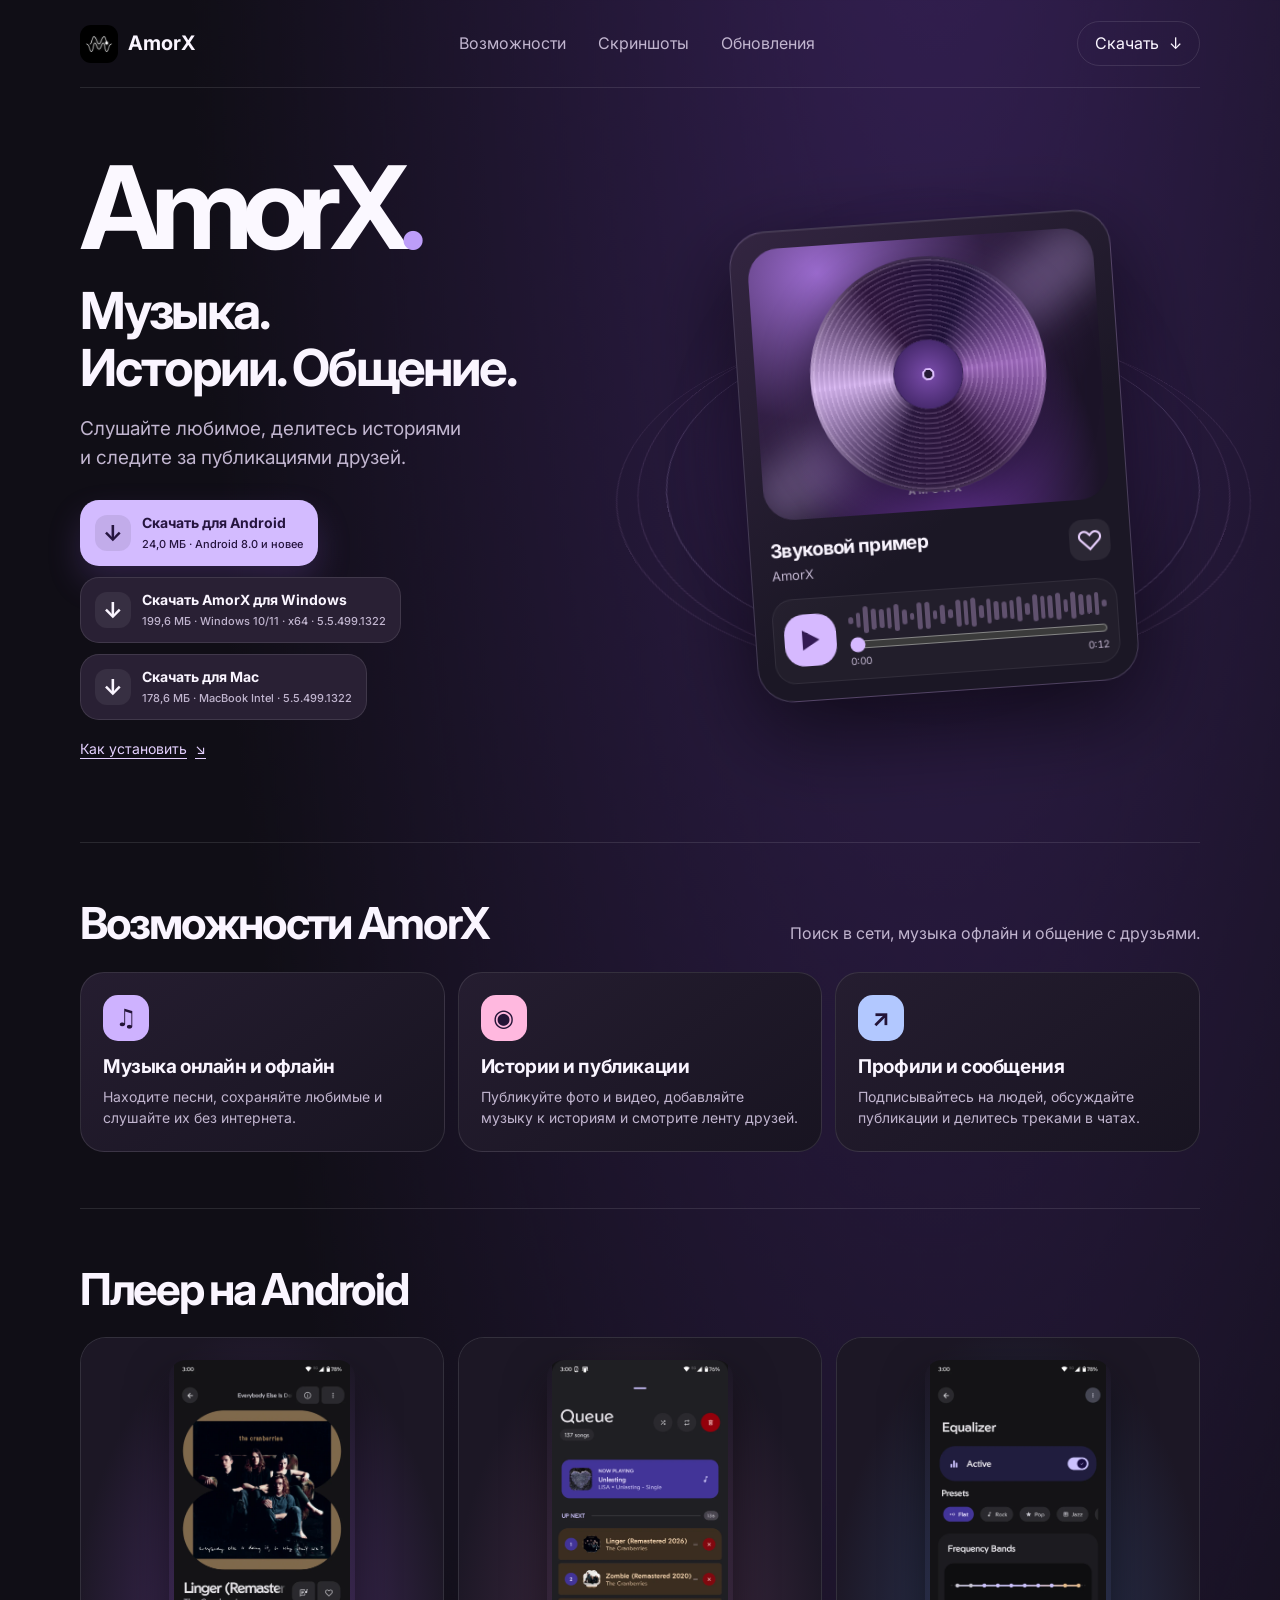
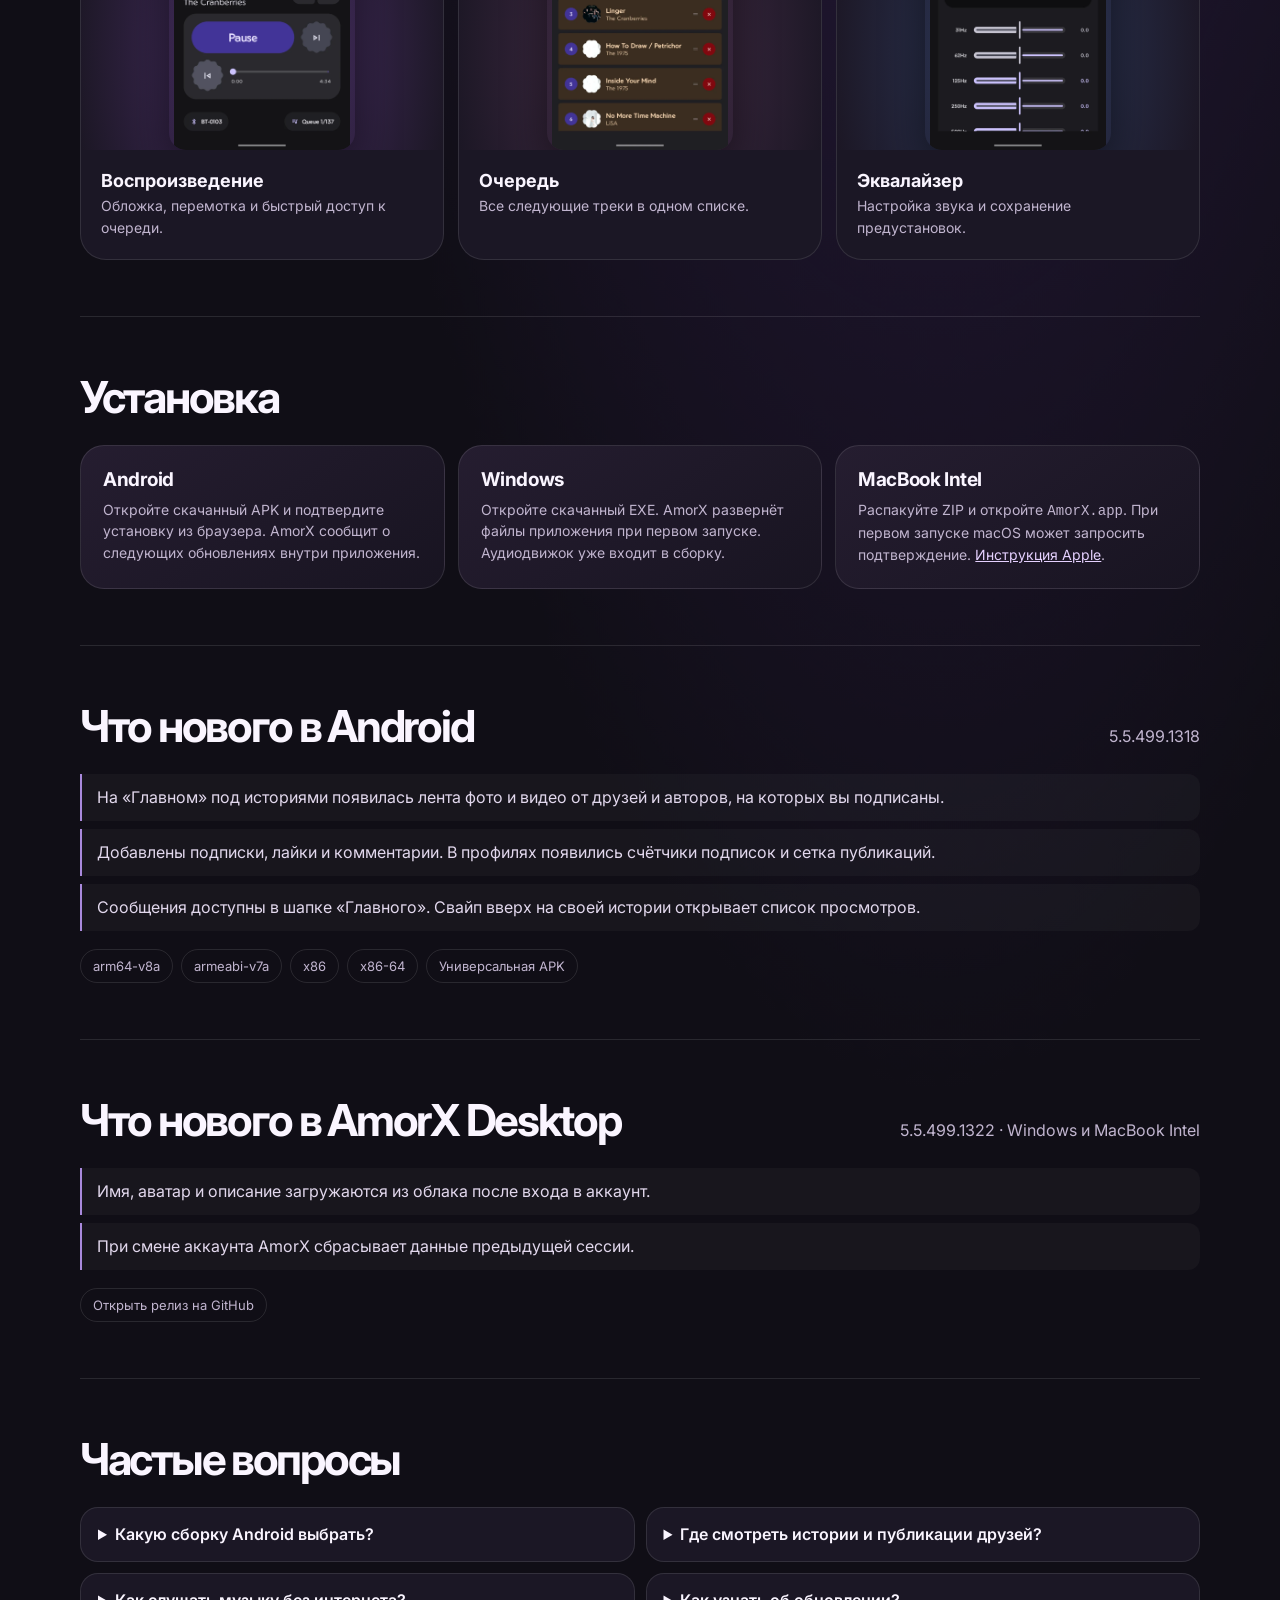
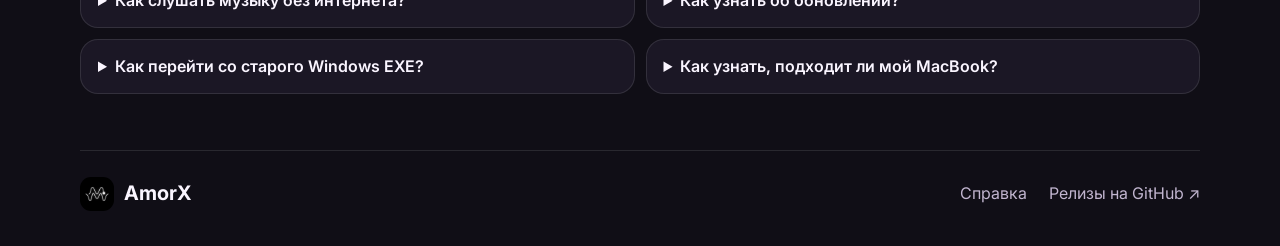
==== index.html @ e454e1c9 "Publish AmorX Desktop 5.5.499.1322 downloads" ====
<!doctype html>
<html lang="ru">
<head>
  <meta charset="utf-8">
  <meta name="viewport" content="width=device-width, initial-scale=1">
  <meta name="color-scheme" content="dark">
  <meta name="theme-color" content="#100e16">
  <meta name="description" content="AmorX — плеер с музыкой, историями, лентой и сообщениями. Скачать для Android, Windows и MacBook Intel.">
  <title>AmorX — музыка, истории и сообщения</title>
  <link rel="icon" href="assets/amorx.png">
  <link rel="preconnect" href="https://fonts.googleapis.com">
  <link rel="preconnect" href="https://fonts.gstatic.com" crossorigin>
  <link href="https://fonts.googleapis.com/css2?family=Inter:wght@400;500;600;700&display=swap" rel="stylesheet">
  <link rel="stylesheet" href="style.css">
  <script src="site.js" defer></script>
</head>
<body>
  <a class="skip" href="#download">К скачиванию</a>
  <header class="shell header">
    <a class="brand" href="./" aria-label="AmorX — главная"><img src="assets/amorx.png" alt="" width="38" height="38">AmorX</a>
    <nav aria-label="Навигация">
      <a href="#features">Возможности</a>
      <a href="#screenshots">Скриншоты</a>
      <a href="#updates">Обновления</a>
    </nav>
    <a class="top-download" href="#download">Скачать <span aria-hidden="true">↓</span></a>
  </header>

  <main>
    <section class="shell hero" aria-labelledby="hero-title">
      <div class="intro">
        <h1 id="hero-title">AmorX<span>.</span></h1>
        <p class="headline">Музыка.<br>Истории. Общение.</p>
        <p class="lead">Слушайте любимое, делитесь историями и следите за публикациями друзей.</p>
        <div id="download" class="downloads" aria-label="Скачать AmorX">
          <div class="platform">
            <a class="download primary" id="dl" href="https://github.com/MRX2827/amorxsyte/releases/latest">
              <span class="download-icon" aria-hidden="true">↓</span>
              <span>Скачать для Android<small id="sub">Android 8.0 и новее</small></span>
            </a>
          </div>
          <div class="platform">
            <a class="download secondary" id="dlWin" href="https://github.com/MRX2827/amorxsyte/releases/download/desktop-5.5.499.1322/AmorX-Desktop-5.5.499.1322-Windows-x64.exe">
              <span class="download-icon" aria-hidden="true">↓</span>
              <span>Скачать AmorX для Windows<small id="subWin">Windows 10/11 · x64 · 5.5.499.1322</small></span>
            </a>
          </div>
          <div class="platform">
            <a class="download secondary" id="dlMac" href="https://github.com/MRX2827/amorxsyte/releases/download/desktop-5.5.499.1322/AmorX-Desktop-5.5.499.1322-macOS-Intel.zip">
              <span class="download-icon" aria-hidden="true">↓</span>
              <span>Скачать для Mac<small id="subMac">MacBook Intel · 5.5.499.1322</small></span>
            </a>
          </div>
        </div>
        <a class="text-link" href="#install">Как установить <span aria-hidden="true">↘</span></a>
      </div>

      <div class="stage" id="stage">
        <div class="orbit orbit-a" aria-hidden="true"></div>
        <div class="orbit orbit-b" aria-hidden="true"></div>
        <div class="orbit orbit-c" aria-hidden="true"></div>
        <div class="demo" id="demo">
          <div class="art" aria-hidden="true">
            <div class="art-glow"></div>
            <div class="disc"><i></i></div>
            <span>AMORX</span>
          </div>
          <div class="track">
            <div><h2>Звуковой пример</h2><p>AmorX</p></div>
            <button class="heart" id="heart" type="button" aria-label="Добавить пример в избранное" aria-pressed="false">♡</button>
          </div>
          <div class="transport">
            <button class="play" type="button" id="play" aria-label="Воспроизвести пример"><span aria-hidden="true">▶</span></button>
            <div class="timeline">
              <div class="wave" id="wave" aria-hidden="true"></div>
              <input id="seek" type="range" min="0" max="12" step=".05" value="0" aria-label="Позиция воспроизведения">
              <div class="times"><span id="elapsed">0:00</span><span id="duration">0:12</span></div>
            </div>
          </div>
          <audio id="preview" preload="none" src="assets/preview.m4a"></audio>
          <p id="player-error" class="player-error" hidden>Звуковой пример не загрузился.</p>
        </div>
      </div>
    </section>

    <section class="shell section" id="features" aria-labelledby="features-title">
      <div class="section-heading"><h2 id="features-title">Возможности AmorX</h2><p>Поиск в сети, музыка офлайн и общение с друзьями.</p></div>
      <div class="features">
        <article class="feature reveal"><span class="feature-icon purple" aria-hidden="true">♫</span><h3>Музыка онлайн и офлайн</h3><p>Находите песни, сохраняйте любимые и слушайте их без интернета.</p></article>
        <article class="feature reveal"><span class="feature-icon pink" aria-hidden="true">◉</span><h3>Истории и публикации</h3><p>Публикуйте фото и видео, добавляйте музыку к историям и смотрите ленту друзей.</p></article>
        <article class="feature reveal"><span class="feature-icon blue" aria-hidden="true">↗</span><h3>Профили и сообщения</h3><p>Подписывайтесь на людей, обсуждайте публикации и делитесь треками в чатах.</p></article>
      </div>
    </section>

    <section class="shell section" id="screenshots" aria-labelledby="screenshots-title">
      <div class="section-heading"><h2 id="screenshots-title">Плеер на Android</h2></div>
      <div class="screenshots">
        <article class="screenshot reveal">
          <a href="assets/android-player.webp" class="screenshot-link" aria-label="Увеличить экран воспроизведения">
            <img src="assets/android-player.webp" alt="Обложка альбома, кнопка паузы и полоса воспроизведения AmorX" width="768" height="1707" loading="lazy" decoding="async">
          </a>
          <div class="screenshot-caption"><h3>Воспроизведение</h3><p>Обложка, перемотка и быстрый доступ к очереди.</p></div>
        </article>
        <article class="screenshot reveal">
          <a href="assets/android-queue.webp" class="screenshot-link" aria-label="Увеличить экран очереди">
            <img src="assets/android-queue.webp" alt="Открытая очередь песен с обложками и названием текущего трека" width="768" height="1707" loading="lazy" decoding="async">
          </a>
          <div class="screenshot-caption"><h3>Очередь</h3><p>Все следующие треки в одном списке.</p></div>
        </article>
        <article class="screenshot reveal">
          <a href="assets/android-equalizer.webp" class="screenshot-link" aria-label="Увеличить экран эквалайзера">
            <img src="assets/android-equalizer.webp" alt="Панель эквалайзера AmorX с настройками частот" width="768" height="1707" loading="lazy" decoding="async">
          </a>
          <div class="screenshot-caption"><h3>Эквалайзер</h3><p>Настройка звука и сохранение предустановок.</p></div>
        </article>
      </div>
    </section>

    <section class="shell section install" id="install" aria-labelledby="install-title">
      <div class="section-heading"><h2 id="install-title">Установка</h2></div>
      <div class="install-grid">
        <article class="install-card">
          <h3>Android</h3>
          <p>Откройте скачанный APK и подтвердите установку из браузера. AmorX сообщит о следующих обновлениях внутри приложения.</p>
        </article>
        <article class="install-card">
          <h3>Windows</h3>
          <p>Откройте скачанный EXE. AmorX развернёт файлы приложения при первом запуске. Аудиодвижок уже входит в сборку.</p>
        </article>
        <article class="install-card">
          <h3>MacBook Intel</h3>
          <p>Распакуйте ZIP и откройте <code>AmorX.app</code>. При первом запуске macOS может запросить подтверждение. <a href="https://support.apple.com/ru-ru/102445">Инструкция Apple</a>.</p>
        </article>
      </div>
    </section>

    <section class="shell section updates" id="updates" aria-labelledby="updates-title">
      <div class="section-heading"><h2 id="updates-title">Что нового в Android</h2><p id="ver">Загружаем версию…</p></div>
      <ul class="notes" id="notes"><li>Загружаем изменения…</li></ul>
      <div class="more-builds" id="builds" aria-label="Другие сборки Android"></div>
    </section>
    <section class="shell section updates" id="desktop-updates" aria-labelledby="desktop-updates-title">
      <div class="section-heading"><h2 id="desktop-updates-title">Что нового в AmorX Desktop</h2><p>5.5.499.1322 · Windows и MacBook Intel</p></div>
      <ul class="notes">
        <li>Имя, аватар и описание загружаются из облака после входа в аккаунт.</li>
        <li>При смене аккаунта AmorX сбрасывает данные предыдущей сессии.</li>
      </ul>
      <div class="more-builds"><a class="chip" href="https://github.com/MRX2827/amorxsyte/releases/tag/desktop-5.5.499.1322">Открыть релиз на GitHub</a></div>
    </section>
    <section class="shell section" id="help" aria-labelledby="help-title">
      <div class="section-heading"><h2 id="help-title">Частые вопросы</h2></div>
      <div class="questions">
        <details>
          <summary>Какую сборку Android выбрать?</summary>
          <p>Основная кнопка скачивает APK для arm64, который подходит большинству современных телефонов. Для других устройств выберите универсальную сборку в разделе обновлений.</p>
        </details>
        <details>
          <summary>Где смотреть истории и публикации друзей?</summary>
          <p>Откройте «Главное». Истории идут сверху, под ними находятся фото и видео друзей и людей, на которых вы подписаны. Сообщения открываются кнопкой в шапке «Главного».</p>
        </details>
        <details>
          <summary>Как слушать музыку без интернета?</summary>
          <p>Заранее скачайте треки в AmorX. Их можно открыть в разделе скачанной музыки после отключения интернета.</p>
        </details>
        <details>
          <summary>Как узнать об обновлении?</summary>
          <p>На Android, Windows и MacBook Intel AmorX проверяет обновления при запуске и предлагает скачать новую версию.</p>
        </details>
        <details>
          <summary>Как перейти со старого Windows EXE?</summary>
          <p>Если у вас 5.5.499.1318, скачайте новый EXE с этой страницы и войдите в свой аккаунт. Настройки и файлы, скачанные в старой версии, остаются в её профиле.</p>
        </details>
        <details>
          <summary>Как узнать, подходит ли мой MacBook?</summary>
          <p>Откройте меню Apple → «Об этом Mac». Эта сборка рассчитана на модели, у которых в строке «Процессор» указан Intel.</p>
        </details>
      </div>
    </section>
    <dialog class="lightbox" id="lightbox" aria-label="Просмотр скриншота">
      <div class="lightbox-controls"><button type="button" id="close-lightbox" aria-label="Закрыть скриншот">×</button></div>
      <img alt="">
    </dialog>
  </main>

  <footer class="shell footer">
    <a class="brand" href="./"><img src="assets/amorx.png" alt="" width="34" height="34">AmorX</a>
    <div class="footer-links">
      <a href="#help">Справка</a>
      <a href="https://github.com/MRX2827/amorxsyte/releases">Релизы на GitHub <span aria-hidden="true">↗</span></a>
    </div>
  </footer>
</body>
</html>
---- style.css ----
:root {
  color-scheme: dark;
  --bg: #100e16;
  --panel: #1b1725;
  --text: #faf5ff;
  --muted: #c1b5cf;
  --accent: #d1b9ff;
  --border: #ffffff1b;
  --spring: cubic-bezier(.18, 1.27, .38, 1);
  --smooth: cubic-bezier(.22, .79, .18, 1);
}
* { box-sizing: border-box; }
html { scroll-behavior: smooth; }
body {
  margin: 0;
  background: radial-gradient(ellipse at 73% -12%, #352055 0%, transparent 47rem), var(--bg);
  color: var(--text);
  font: 16px/1.55 Inter, system-ui, sans-serif;
}
body, h1, h2, h3, p { margin: 0; }
a { color: inherit; }
button, input { font: inherit; }
button, a { -webkit-tap-highlight-color: transparent; }
:focus-visible { outline: 3px solid #eadcff; outline-offset: 4px; }
.shell { width: min(1120px, calc(100% - 48px)); margin-inline: auto; }
.skip { position: fixed; z-index: 10; top: 8px; left: 8px; transform: translateY(-150%); background: var(--bg); padding: 10px; }
.skip:focus { transform: none; }
.header { min-height: 88px; display: flex; align-items: center; justify-content: space-between; gap: 22px; border-bottom: 1px solid var(--border); }
.brand { display: inline-flex; align-items: center; gap: 10px; font-weight: 700; font-size: 20px; text-decoration: none; }
.brand img { border-radius: 11px; display: block; }
.header nav { display: flex; gap: 32px; }
.header nav a, .footer > a:last-child { color: var(--muted); text-decoration: none; transition: color .2s; }
.header nav a:hover, .footer a:hover { color: white; }
.top-download { display: inline-flex; gap: 10px; border: 1px solid var(--border); border-radius: 999px; padding: 9px 17px; text-decoration: none; transition: transform .35s var(--spring), background .2s; }
.top-download:hover { transform: translateY(-2px); background: #ffffff16; }
.hero { min-height: 655px; display: grid; grid-template-columns: 1fr 1fr; align-items: center; gap: 54px; padding-block: 64px 82px; }
.intro { animation: come-in .8s var(--smooth) both; }
@keyframes come-in { from { opacity: 0; transform: translateY(20px); } to { opacity: 1; transform: none; } }
h1 { color: #fbf8ff; font-size: clamp(66px, 9vw, 131px); letter-spacing: -.095em; line-height: .96; font-weight: 700; }
h1 span { color: #bd9df9; }
.headline { font-weight: 700; line-height: 1.12; letter-spacing: -.043em; font-size: clamp(25px, 4.1vw, 51px); margin-top: 19px; }
.lead { color: var(--muted); max-width: 33ch; margin-top: 18px; font-size: clamp(16px, 1.8vw, 19px); }
.downloads { display: flex; flex-wrap: wrap; gap: 11px; margin-top: 27px; scroll-margin-top: 24px; }
.platform { max-width: 100%; }
.download { min-height: 66px; display: flex; align-items: center; gap: 11px; border: 1px solid transparent; border-radius: 19px; text-decoration: none; padding: 11px 14px; font-size: 14px; font-weight: 700; transition: transform .42s var(--spring), box-shadow .26s, background .26s; }
.download:hover { transform: translateY(-4px) scale(1.025); }
.download:active { transform: scale(.96); }
.download-icon { width: 36px; height: 36px; display: grid; place-items: center; flex: none; border-radius: 12px; font-size: 22px; background: #00000015; }
.download small { display: block; margin-top: 2px; font-size: 11px; font-weight: 500; white-space: normal; }
.primary { color: #26153f; background: #d3bbff; box-shadow: 0 16px 33px #9a64e535; }
.primary:hover { background: #e3ceff; box-shadow: 0 18px 45px #ad7ffe5b; }
.secondary { color: var(--text); background: #292034; border-color: var(--border); }
.secondary .download-icon { background: #ffffff11; }
.secondary small { color: var(--muted); }
.text-link { display: inline-flex; gap: 8px; margin-top: 18px; color: #e5d1ff; font-size: 14px; text-underline-offset: 4px; }
.stage { position: relative; display: grid; place-items: center; min-height: 534px; perspective: 1000px; isolation: isolate; }
.stage::before { content: ""; position: absolute; width: 92%; aspect-ratio: 1; border-radius: 50%; background: radial-gradient(circle, #7b48cf52, #5c2a9830 42%, transparent 71%); filter: blur(20px); z-index: -2; }
.orbit { position: absolute; z-index: -1; border: 1px solid #d7bdff36; border-radius: 50%; width: 98%; aspect-ratio: 1; transform: rotateX(54deg) rotateZ(-19deg); pointer-events: none; }
.orbit-b { width: 108%; transform: rotateX(55deg) rotateZ(26deg); border-color: #dbaaed24; }
.orbit-c { width: 115%; transform: rotateX(58deg) rotateZ(-31deg); border-color: #dbaaed1f; }
.demo { width: min(100%, 382px); padding: 17px; border: 1px solid #d8beff37; border-radius: 36px; background: linear-gradient(145deg, #332541, #1b1725 60%); box-shadow: 0 30px 90px #0009, inset 0 1px #ffffff14; transform: rotate(-4deg); transition: transform .65s var(--spring), box-shadow .6s; animation: player-in .9s var(--spring) both; }
@keyframes player-in { from { opacity: 0; scale: .86; translate: 0 40px; } to { opacity: 1; scale: 1; translate: 0 0; } }
.demo:hover, .demo:focus-within, .demo.playing { transform: rotate(0deg) translateY(-4px); box-shadow: 0 38px 100px #0009, 0 0 70px #ad78ed2b; }
.art { position: relative; min-height: 272px; isolation: isolate; overflow: hidden; border-radius: 31px; background: radial-gradient(ellipse at 54% 90%, #6f37a3, transparent 57%), radial-gradient(ellipse at 20% 10%, #9b6bce, #332046 43%, #1c1428 75%); display: grid; place-items: center; transition: border-radius .7s var(--spring); }
.playing .art { border-radius: 34% 34% 27% 27% / 24% 24% 24% 24%; }
.art-glow { position: absolute; z-index: -1; width: 125%; height: 23%; transform: rotate(-36deg); background: #dab7ff4c; filter: blur(18px); animation: sweep 7s ease-in-out infinite alternate; }
@keyframes sweep { from { translate: -18% -24px; } to { translate: 21% 29px; } }
.disc { position: absolute; width: 68%; aspect-ratio: 1; display: grid; place-items: center; border-radius: 50%; background: repeating-radial-gradient(circle, #1d142b10 0 3px, #f5dbff28 4px 5px), conic-gradient(from 26deg, #1e1038, #9e69bd, #2e153e, #2a173e, #d6b5f0, #2e153d, #1e1038); box-shadow: 0 16px 46px #1d102bbd, inset 0 0 12px #fffff742; animation: spin 16s linear infinite; animation-play-state: paused; }
.playing .disc { animation-play-state: running; }
@keyframes spin { to { rotate: 360deg; } }
.disc i { width: 30%; aspect-ratio: 1; border-radius: 50%; background: radial-gradient(circle, #251a34 0 8%, #dfc1ff 9% 12%, #7146a0 13%, #492b70 68%, #291842 71%); }
.art > span { align-self: end; margin-bottom: 13px; color: #f8edff; letter-spacing: .38em; font-size: 10px; font-weight: 700; }
.track { display: flex; justify-content: space-between; align-items: center; padding: 16px 3px 13px; gap: 12px; }
.track h2 { font-size: 19px; letter-spacing: -.035em; }
.track p { color: var(--muted); font-size: 13px; }
.heart, .play { display: grid; place-items: center; flex: none; border: 0; cursor: pointer; transition: transform .4s var(--spring), background .25s, color .25s, border-radius .5s var(--spring); }
.heart { width: 41px; height: 41px; color: #e7cffc; border-radius: 13px; font-size: 27px; background: #ffffff12; }
.heart[aria-pressed="true"] { color: #ffb6db; background: #762a594b; }
.heart:hover, .play:hover { transform: scale(1.09); }
.heart:active, .play:active { transform: scale(.83); }
.heart.pop { animation: pop .42s var(--spring); }
@keyframes pop { 40% { scale: 1.32; } }
.transport { display: flex; align-items: center; gap: 13px; padding: 10px; border: 1px solid #ffffff12; border-radius: 21px; background: #ffffff08; }
.play { width: 52px; height: 52px; color: #331a53; background: #d6b9ff; border-radius: 20px; font-size: 22px; }
.playing .play { border-radius: 46%; background: #edd4ff; }
.timeline { min-width: 0; flex: 1; display: grid; gap: 2px; }
.wave { display: flex; align-items: center; gap: 3px; height: 30px; overflow: hidden; }
.wave i { flex: 1; min-width: 2px; height: var(--h); border-radius: 5px; background: #60516e; transform-origin: center; transition: background .2s; }
.wave i.active { background: #d6b8ff; }
.playing .wave i { animation: wave var(--speed) ease-in-out infinite alternate; animation-delay: var(--delay); }
@keyframes wave { from { transform: scaleY(.47); } to { transform: scaleY(1.16); } }
.timeline input { width: 100%; height: 14px; margin: 0; accent-color: #d6b9ff; cursor: pointer; }
.times { display: flex; justify-content: space-between; font-size: 10px; font-variant-numeric: tabular-nums; color: var(--muted); }
.player-error { margin: 8px 3px 0; color: #ffc8d7; font-size: 12px; }
.section { padding-block: 56px; border-top: 1px solid var(--border); scroll-margin-top: 20px; }
.section-heading { display: flex; flex-wrap: wrap; align-items: baseline; justify-content: space-between; gap: 9px 24px; margin-bottom: 24px; }
.section-heading h2 { font-size: clamp(27px, 4.1vw, 44px); letter-spacing: -.052em; line-height: 1.1; }
.section-heading p { color: var(--muted); }
.features, .install-grid { display: grid; grid-template-columns: repeat(3, minmax(0, 1fr)); gap: 13px; }
.feature, .install-card { border: 1px solid var(--border); border-radius: 24px; padding: 22px; background: linear-gradient(145deg, #251d30, #181421); transition: transform .45s var(--spring), border-color .25s; }
.motion .reveal:not(.shown) { opacity: 0; translate: 0 24px; }
.motion .reveal { transition: translate .68s var(--spring), opacity .52s, transform .45s var(--spring), border-color .25s; transition-delay: var(--delay, 0s); }
.feature:hover { transform: translateY(-6px); border-color: #d1b9ff52; }
.feature-icon { display: grid; place-items: center; width: 46px; height: 46px; border-radius: 15px; color: #231437; font-size: 24px; font-weight: 700; margin-bottom: 14px; }
.purple { background: #ceb2ff; } .pink { background: #ffb8df; } .blue { background: #b2c8ff; }
.feature h3, .install-card h3 { line-height: 1.25; font-size: 19px; letter-spacing: -.022em; margin-bottom: 7px; }
.feature p, .install-card p { margin: 0; font-size: 14px; color: var(--muted); }
.install-card a { color: #e5d1ff; }
.notes { padding: 0; margin: 0; display: grid; gap: 8px; list-style: none; }
.notes li { padding: 11px 15px; border-left: 2px solid #a989dc; border-radius: 0 12px 12px 0; background: #ffffff08; color: #e2d8ed; }
.more-builds { display: flex; flex-wrap: wrap; gap: 8px; margin-top: 18px; }
.chip { text-decoration: none; border: 1px solid var(--border); border-radius: 999px; padding: 6px 12px; color: var(--muted); font-size: 13px; transition: transform .3s var(--spring), background .2s; }
.chip:hover { transform: translateY(-3px); background: #ffffff12; }
.footer { display: flex; flex-wrap: wrap; gap: 12px 24px; justify-content: space-between; align-items: center; padding-block: 26px 36px; border-top: 1px solid var(--border); }
.screenshots { display: grid; grid-template-columns: repeat(3, minmax(0, 1fr)); gap: 14px; }
.screenshot { display: flex; flex-direction: column; overflow: hidden; border: 1px solid var(--border); border-radius: 26px; background: var(--panel); }
.screenshot-link { display: grid; place-items: end center; min-height: 390px; padding: 22px 16px 0; overflow: hidden; background: radial-gradient(ellipse at 50% 75%, #4f326e, #1c1725 74%); }
.screenshot:nth-child(2) .screenshot-link { background: radial-gradient(ellipse at 50% 75%, #4c314d, #1c1725 74%); }
.screenshot:nth-child(3) .screenshot-link { background: radial-gradient(ellipse at 50% 75%, #303e62, #1c1725 74%); }
.screenshot-link img { display: block; width: min(100%, 186px); height: auto; max-height: 390px; object-fit: contain; border-radius: 17px; box-shadow: 0 18px 40px #0008; transform-origin: 50% 90%; transition: transform .45s var(--spring); }
.screenshot-link:hover img, .screenshot-link:focus-visible img { transform: translateY(-5px) scale(1.04); }
.screenshot-caption { padding: 17px 20px 20px; }
.screenshot-caption h3 { font-size: 18px; }
.screenshot-caption p { color: var(--muted); font-size: 14px; }
.questions { display: grid; grid-template-columns: repeat(2, minmax(0, 1fr)); align-items: start; gap: 11px; }
.questions details { border: 1px solid var(--border); border-radius: 18px; background: var(--panel); }
.questions summary { cursor: pointer; padding: 14px 17px; font-weight: 600; }
.questions details p { padding: 0 17px 15px; color: var(--muted); font-size: 14px; }
.footer-links { display: flex; flex-wrap: wrap; gap: 12px 22px; }
.footer-links a { color: var(--muted); text-decoration: none; }
.lightbox { width: fit-content; max-width: calc(100vw - 24px); max-height: 94dvh; border: 1px solid var(--border); border-radius: 24px; padding: 12px; background: var(--panel); color: var(--text); }
.lightbox[open] { animation: come-in .3s var(--spring); }
.lightbox::backdrop { background: #100e16d9; }
.lightbox img { display: block; max-width: 100%; max-height: 80dvh; object-fit: contain; border-radius: 13px; }
.lightbox-controls { display: flex; justify-content: flex-end; margin-bottom: 6px; }
.lightbox button { border: 0; background: #ffffff16; color: var(--text); border-radius: 10px; width: 36px; height: 36px; cursor: pointer; font-size: 24px; line-height: 1; }
@media (max-width: 850px) {
  .hero { gap: 24px; }
  .stage { min-height: 480px; }
  .orbit-b, .orbit-c { width: 100%; }
}
@media (max-width: 650px) {
  .shell { width: calc(100% - 32px); }
  .header { min-height: 64px; }
  .header nav { display: none; }
  .hero { grid-template-columns: 1fr; padding-block: 47px 39px; gap: 12px; min-height: 0; }
  .hero h1 { font-size: clamp(64px, 17vw, 90px); }
  .stage { min-height: 0; padding: 28px 4px 13px; }
  .demo { transform: none; }
  .art { min-height: clamp(180px, 57vw, 268px); }
  .features, .install-grid, .questions { grid-template-columns: 1fr; }
  .screenshots { display: flex; overflow-x: auto; scroll-snap-type: x mandatory; padding-bottom: 10px; }
  .screenshot { flex: 0 0 min(78%, 290px); scroll-snap-align: start; }
  .screenshot-link { min-height: 300px; }
  .screenshot-link img { width: min(100%, 150px); max-height: 325px; }
  .section { padding-block: 37px; }
}
@media (prefers-reduced-motion: reduce) {
  html { scroll-behavior: auto; }
  *, *::before, *::after { animation: none !important; transition: none !important; }
  .motion .reveal:not(.shown) { opacity: 1; translate: none; }
}
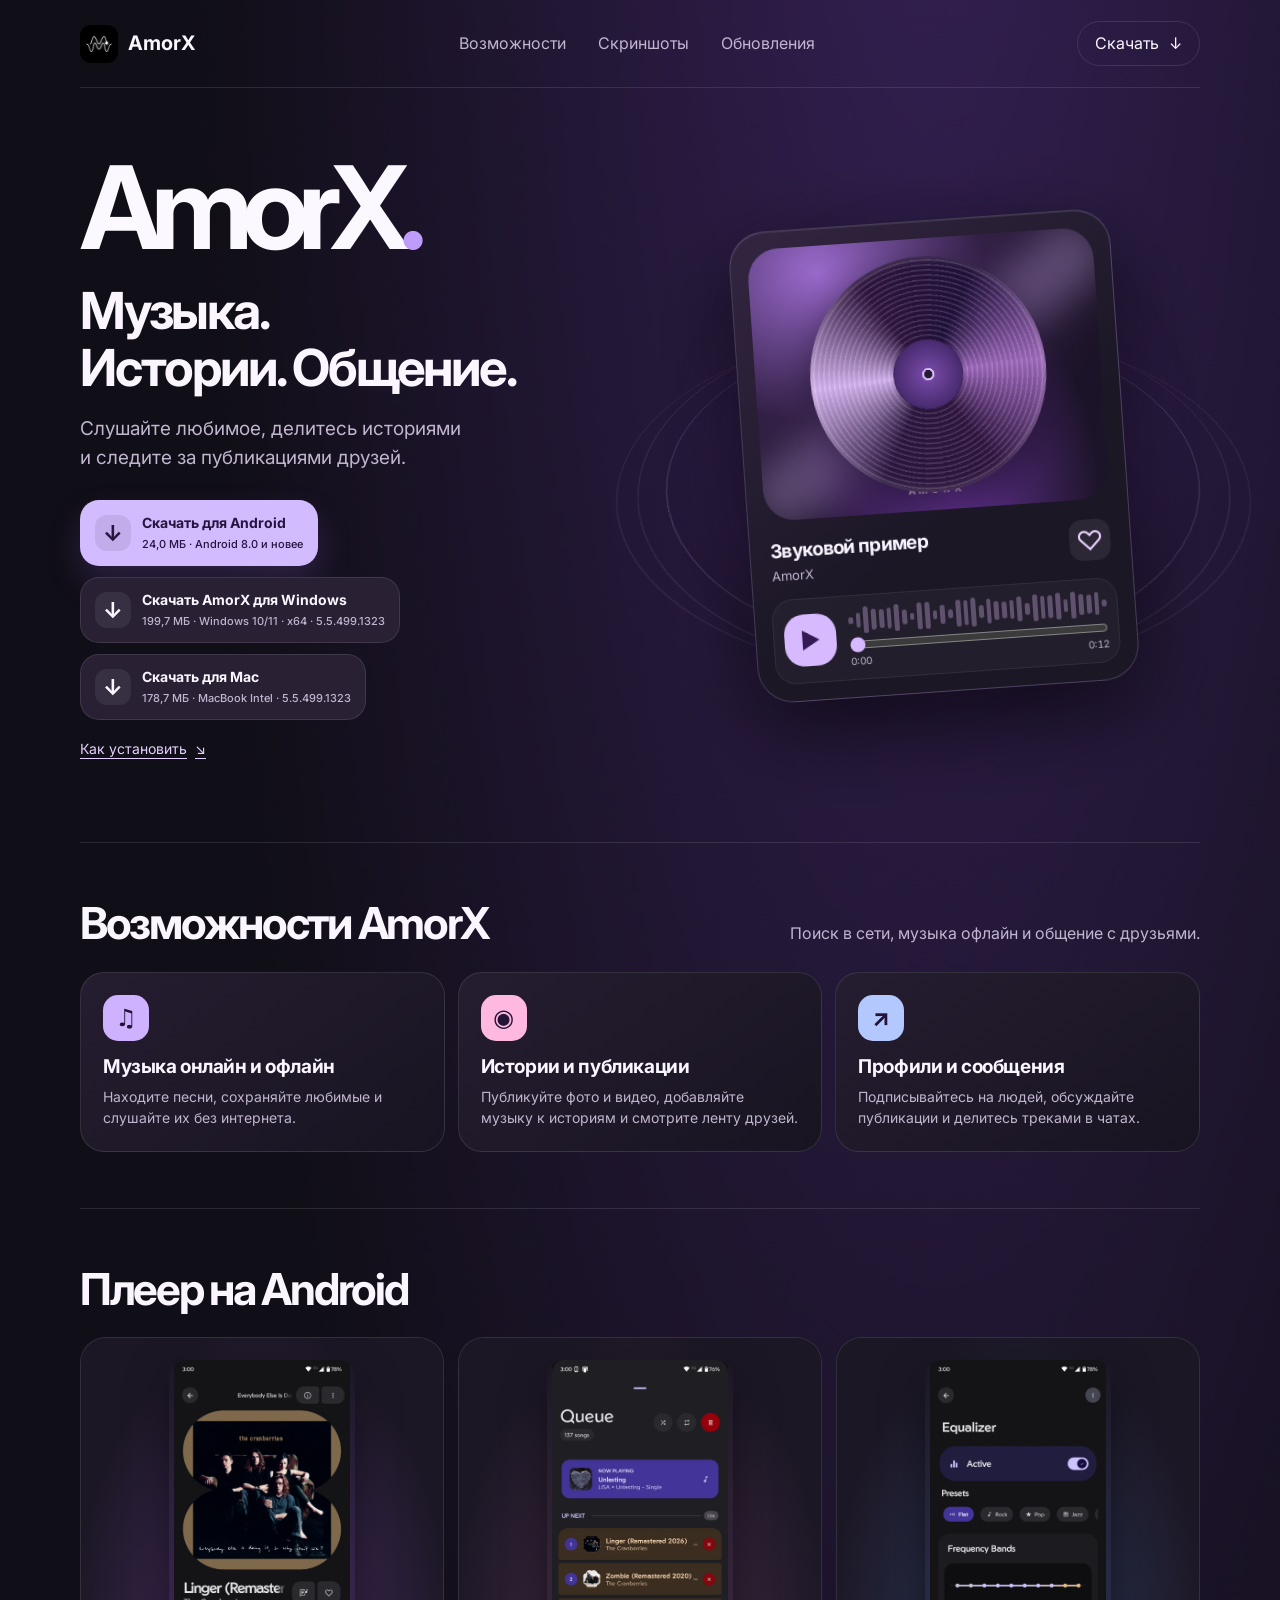
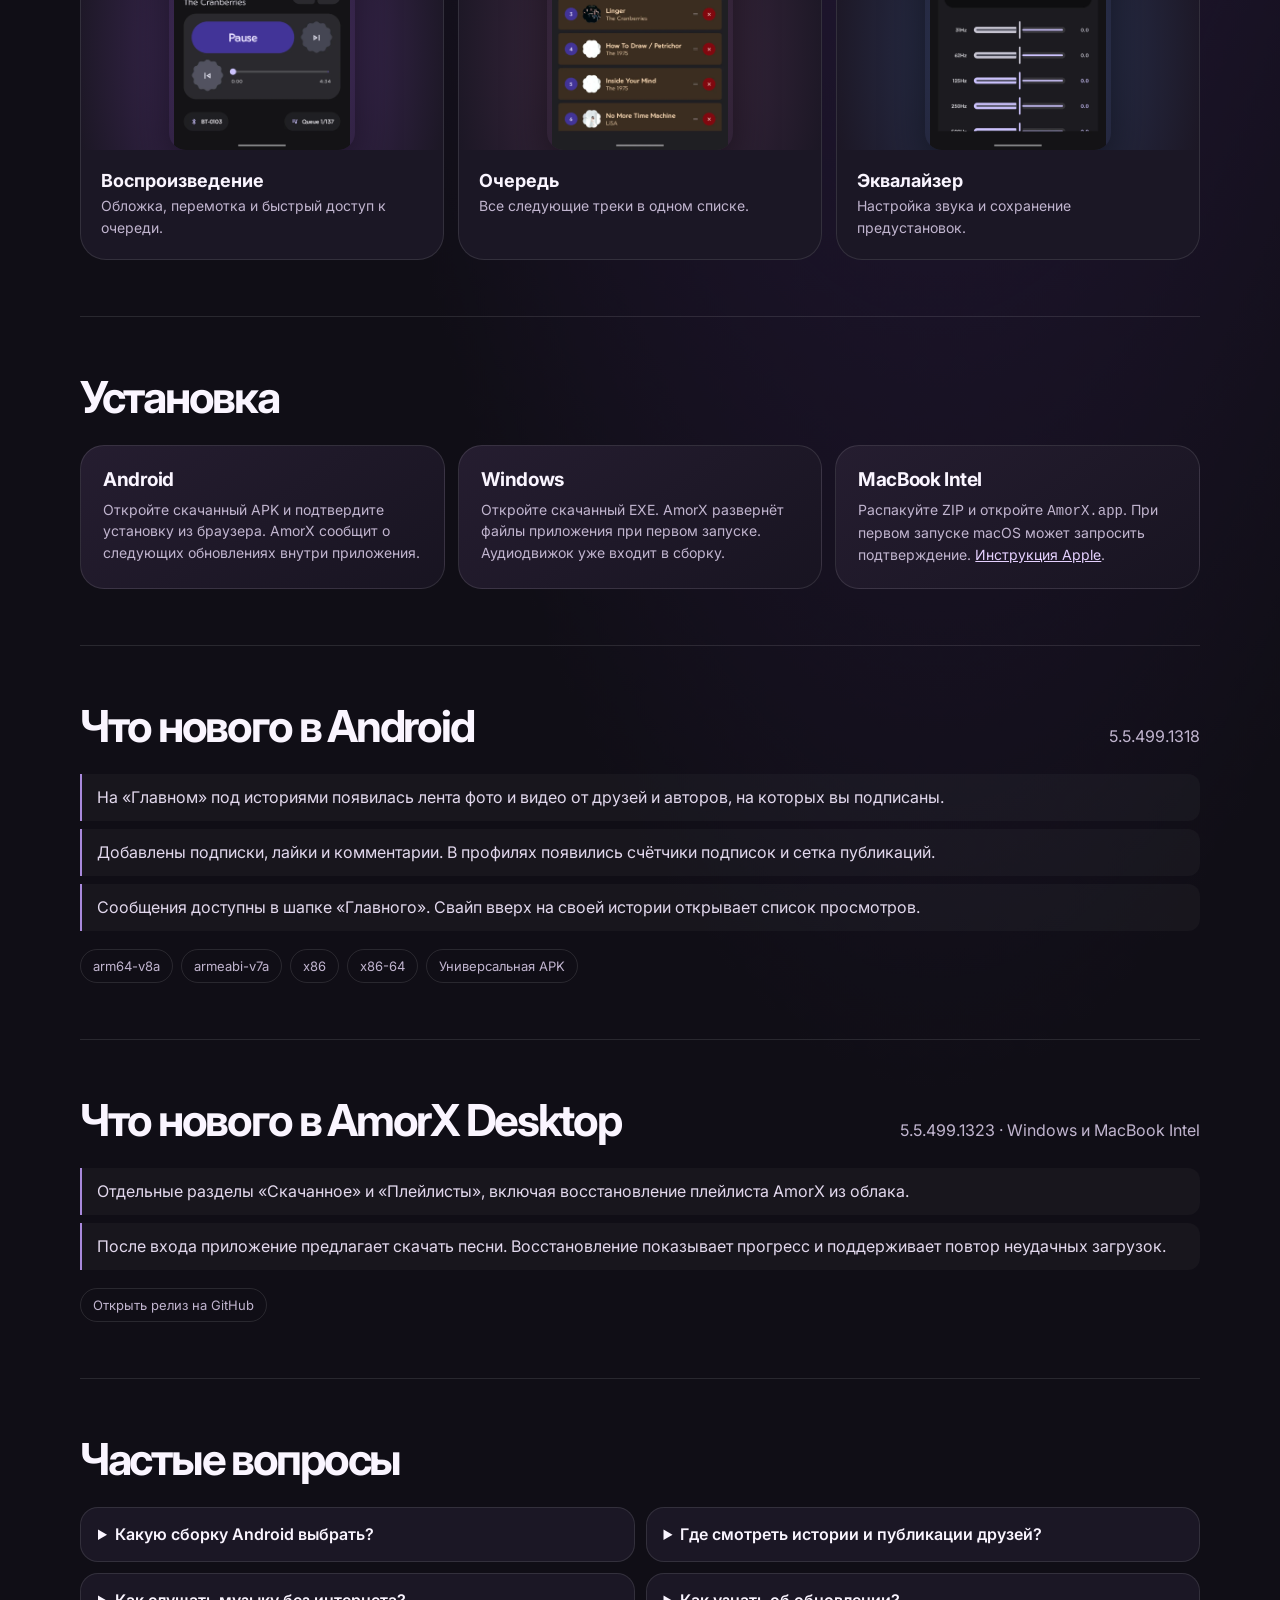
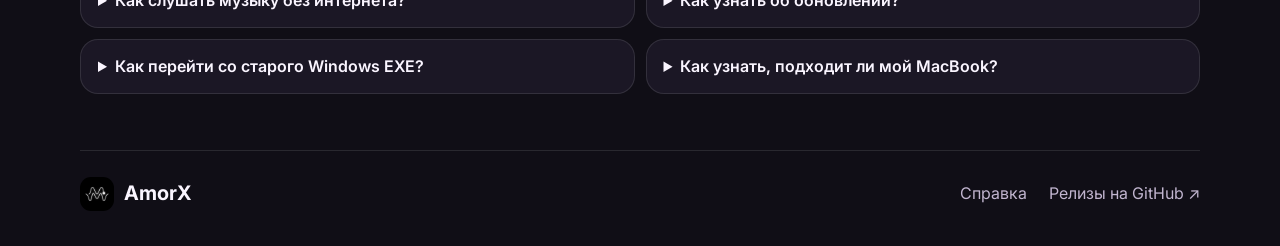
==== commit 1b88e261: "Publish AmorX Desktop 5.5.499.1323 downloads" ====
--- a/index.html
+++ b/index.html
@@ -40,15 +40,15 @@
             </a>
           </div>
           <div class="platform">
-            <a class="download secondary" id="dlWin" href="https://github.com/MRX2827/amorxsyte/releases/download/desktop-5.5.499.1322/AmorX-Desktop-5.5.499.1322-Windows-x64.exe">
+            <a class="download secondary" id="dlWin" href="https://github.com/MRX2827/amorxsyte/releases/download/desktop-5.5.499.1323/AmorX-Desktop-5.5.499.1323-Windows-x64.exe">
               <span class="download-icon" aria-hidden="true">↓</span>
-              <span>Скачать AmorX для Windows<small id="subWin">Windows 10/11 · x64 · 5.5.499.1322</small></span>
+              <span>Скачать AmorX для Windows<small id="subWin">Windows 10/11 · x64 · 5.5.499.1323</small></span>
             </a>
           </div>
           <div class="platform">
-            <a class="download secondary" id="dlMac" href="https://github.com/MRX2827/amorxsyte/releases/download/desktop-5.5.499.1322/AmorX-Desktop-5.5.499.1322-macOS-Intel.zip">
+            <a class="download secondary" id="dlMac" href="https://github.com/MRX2827/amorxsyte/releases/download/desktop-5.5.499.1323/AmorX-Desktop-5.5.499.1323-macOS-Intel.zip">
               <span class="download-icon" aria-hidden="true">↓</span>
-              <span>Скачать для Mac<small id="subMac">MacBook Intel · 5.5.499.1322</small></span>
+              <span>Скачать для Mac<small id="subMac">MacBook Intel · 5.5.499.1323</small></span>
             </a>
           </div>
         </div>
@@ -140,12 +140,12 @@
       <div class="more-builds" id="builds" aria-label="Другие сборки Android"></div>
     </section>
     <section class="shell section updates" id="desktop-updates" aria-labelledby="desktop-updates-title">
-      <div class="section-heading"><h2 id="desktop-updates-title">Что нового в AmorX Desktop</h2><p>5.5.499.1322 · Windows и MacBook Intel</p></div>
+      <div class="section-heading"><h2 id="desktop-updates-title">Что нового в AmorX Desktop</h2><p>5.5.499.1323 · Windows и MacBook Intel</p></div>
       <ul class="notes">
-        <li>Имя, аватар и описание загружаются из облака после входа в аккаунт.</li>
-        <li>При смене аккаунта AmorX сбрасывает данные предыдущей сессии.</li>
+        <li>Отдельные разделы «Скачанное» и «Плейлисты», включая восстановление плейлиста AmorX из облака.</li>
+        <li>После входа приложение предлагает скачать песни. Восстановление показывает прогресс и поддерживает повтор неудачных загрузок.</li>
       </ul>
-      <div class="more-builds"><a class="chip" href="https://github.com/MRX2827/amorxsyte/releases/tag/desktop-5.5.499.1322">Открыть релиз на GitHub</a></div>
+      <div class="more-builds"><a class="chip" href="https://github.com/MRX2827/amorxsyte/releases/tag/desktop-5.5.499.1323">Открыть релиз на GitHub</a></div>
     </section>
     <section class="shell section" id="help" aria-labelledby="help-title">
       <div class="section-heading"><h2 id="help-title">Частые вопросы</h2></div>
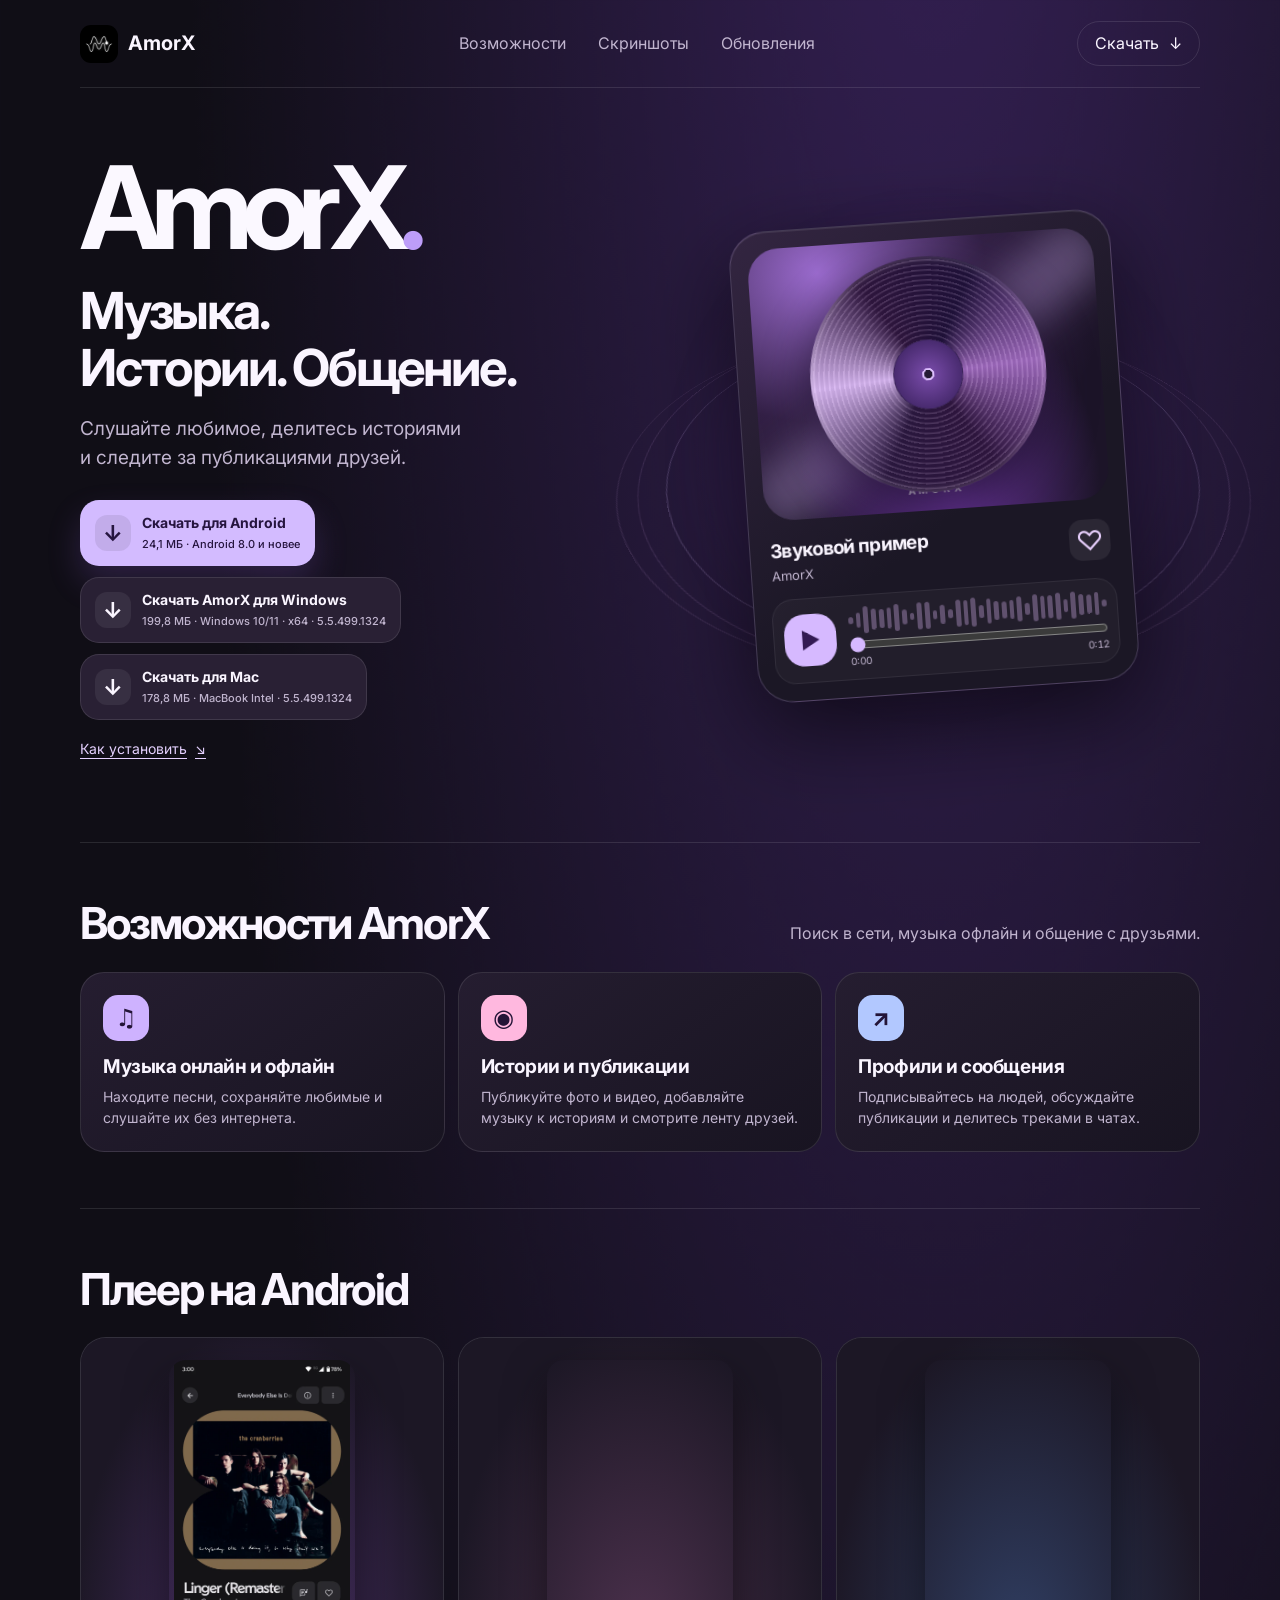
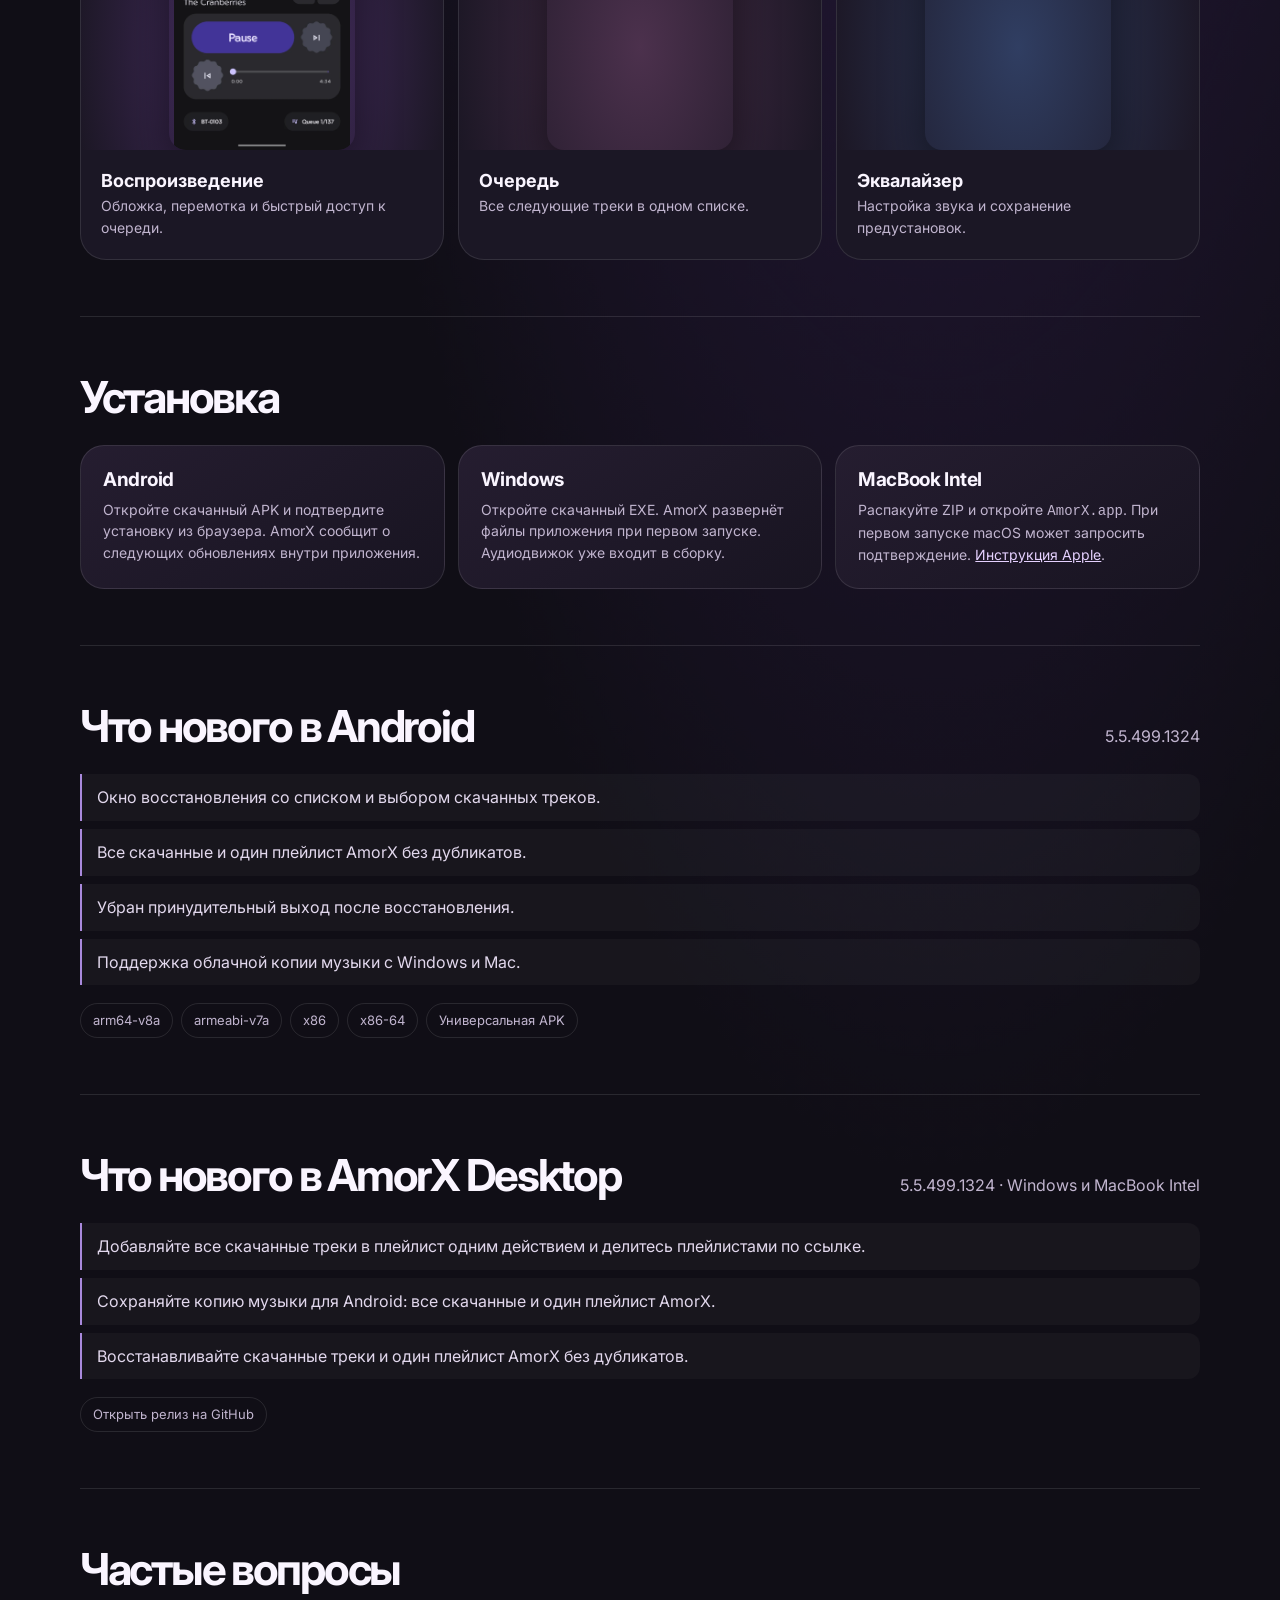
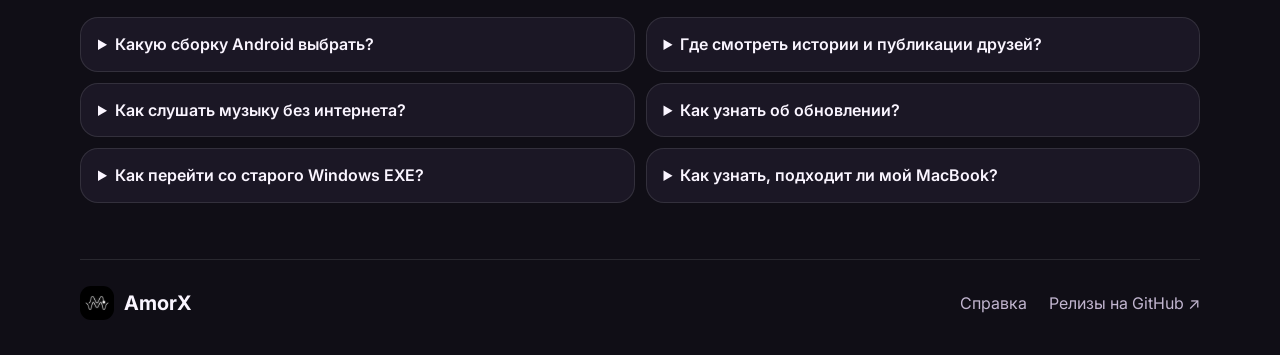
==== commit cc0bd92f: "Publish AmorX 5.5.499.1324 for Android, Windows and Mac" ====
--- a/index.html
+++ b/index.html
@@ -40,15 +40,15 @@
             </a>
           </div>
           <div class="platform">
-            <a class="download secondary" id="dlWin" href="https://github.com/MRX2827/amorxsyte/releases/download/desktop-5.5.499.1323/AmorX-Desktop-5.5.499.1323-Windows-x64.exe">
+            <a class="download secondary" id="dlWin" href="https://github.com/MRX2827/amorxsyte/releases/download/desktop-5.5.499.1324/AmorX-Desktop-5.5.499.1324-Windows-x64.exe">
               <span class="download-icon" aria-hidden="true">↓</span>
-              <span>Скачать AmorX для Windows<small id="subWin">Windows 10/11 · x64 · 5.5.499.1323</small></span>
+              <span>Скачать AmorX для Windows<small id="subWin">Windows 10/11 · x64 · 5.5.499.1324</small></span>
             </a>
           </div>
           <div class="platform">
-            <a class="download secondary" id="dlMac" href="https://github.com/MRX2827/amorxsyte/releases/download/desktop-5.5.499.1323/AmorX-Desktop-5.5.499.1323-macOS-Intel.zip">
+            <a class="download secondary" id="dlMac" href="https://github.com/MRX2827/amorxsyte/releases/download/desktop-5.5.499.1324/AmorX-Desktop-5.5.499.1324-macOS-Intel.zip">
               <span class="download-icon" aria-hidden="true">↓</span>
-              <span>Скачать для Mac<small id="subMac">MacBook Intel · 5.5.499.1323</small></span>
+              <span>Скачать для Mac<small id="subMac">MacBook Intel · 5.5.499.1324</small></span>
             </a>
           </div>
         </div>
@@ -140,12 +140,13 @@
       <div class="more-builds" id="builds" aria-label="Другие сборки Android"></div>
     </section>
     <section class="shell section updates" id="desktop-updates" aria-labelledby="desktop-updates-title">
-      <div class="section-heading"><h2 id="desktop-updates-title">Что нового в AmorX Desktop</h2><p>5.5.499.1323 · Windows и MacBook Intel</p></div>
+      <div class="section-heading"><h2 id="desktop-updates-title">Что нового в AmorX Desktop</h2><p>5.5.499.1324 · Windows и MacBook Intel</p></div>
       <ul class="notes">
-        <li>Отдельные разделы «Скачанное» и «Плейлисты», включая восстановление плейлиста AmorX из облака.</li>
-        <li>После входа приложение предлагает скачать песни. Восстановление показывает прогресс и поддерживает повтор неудачных загрузок.</li>
+        <li>Добавляйте все скачанные треки в плейлист одним действием и делитесь плейлистами по ссылке.</li>
+        <li>Сохраняйте копию музыки для Android: все скачанные и один плейлист AmorX.</li>
+        <li>Восстанавливайте скачанные треки и один плейлист AmorX без дубликатов.</li>
       </ul>
-      <div class="more-builds"><a class="chip" href="https://github.com/MRX2827/amorxsyte/releases/tag/desktop-5.5.499.1323">Открыть релиз на GitHub</a></div>
+      <div class="more-builds"><a class="chip" href="https://github.com/MRX2827/amorxsyte/releases/tag/desktop-5.5.499.1324">Открыть релиз на GitHub</a></div>
     </section>
     <section class="shell section" id="help" aria-labelledby="help-title">
       <div class="section-heading"><h2 id="help-title">Частые вопросы</h2></div>
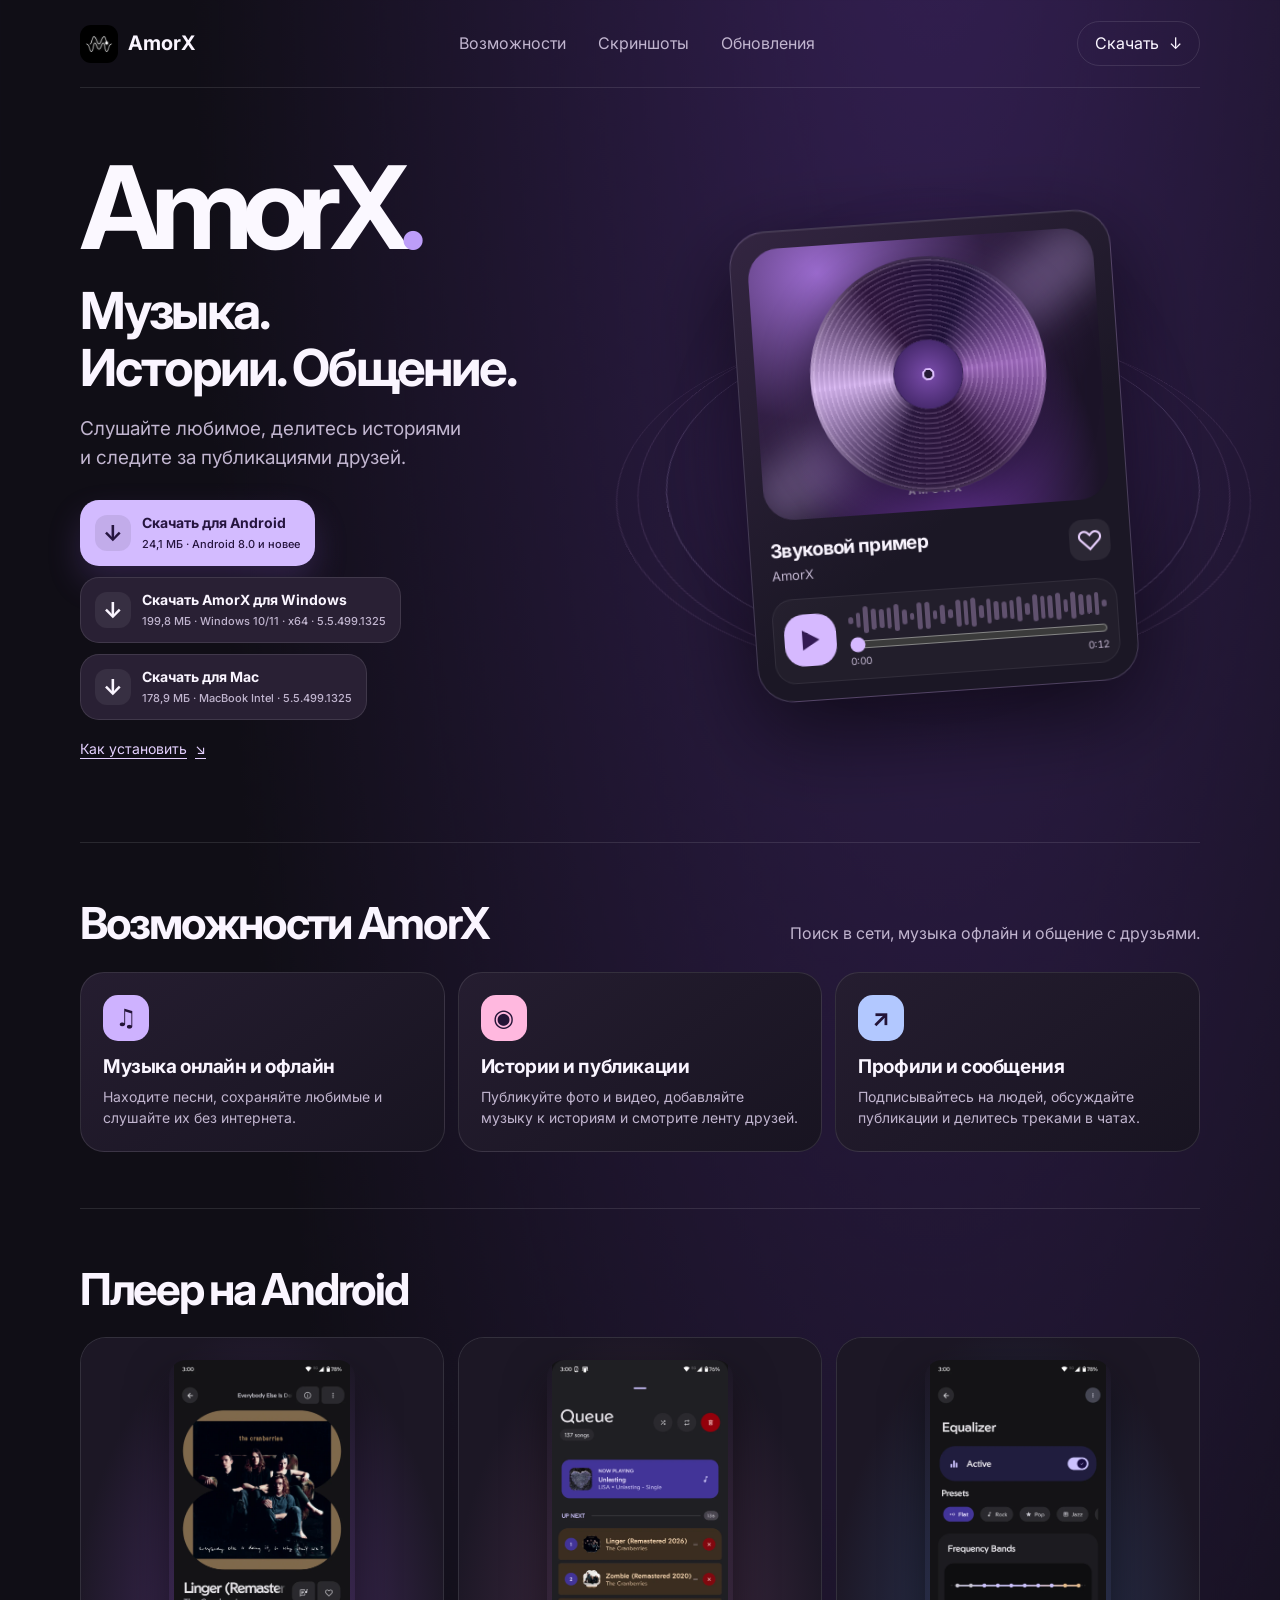
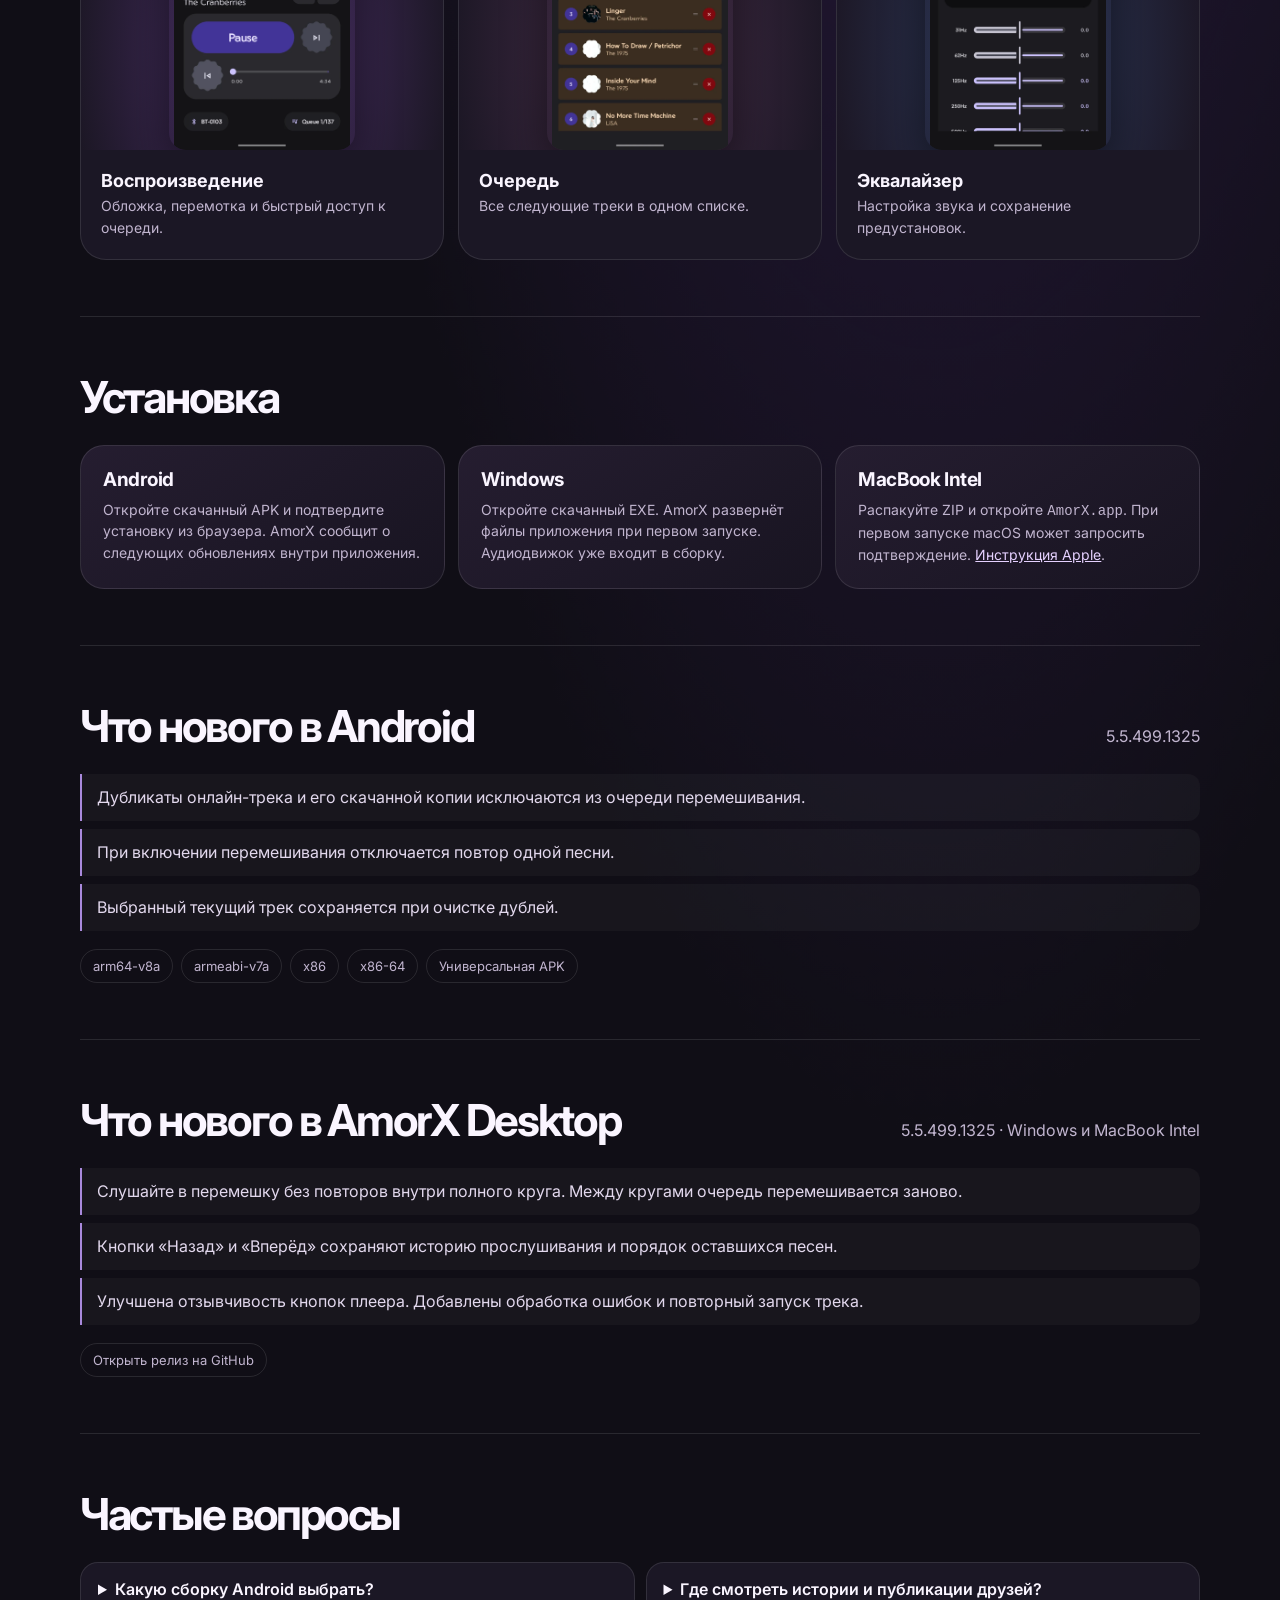
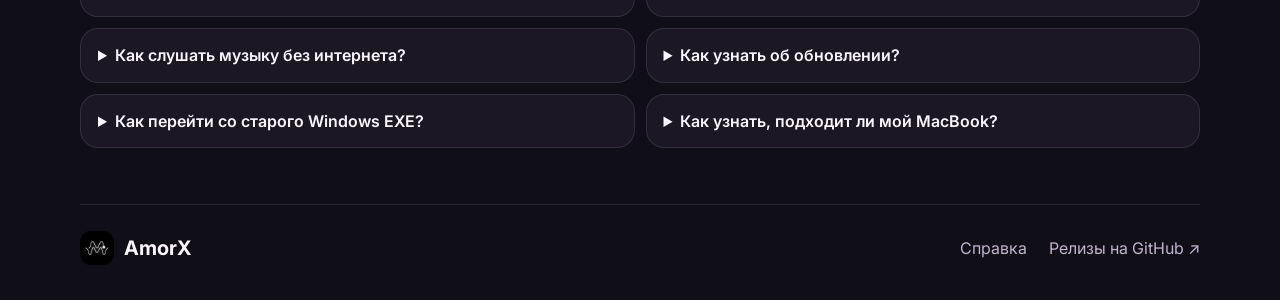
==== commit 24309cc3: "Publish AmorX 5.5.499.1325 shuffle and playback fixes" ====
--- a/index.html
+++ b/index.html
@@ -40,15 +40,15 @@
             </a>
           </div>
           <div class="platform">
-            <a class="download secondary" id="dlWin" href="https://github.com/MRX2827/amorxsyte/releases/download/desktop-5.5.499.1324/AmorX-Desktop-5.5.499.1324-Windows-x64.exe">
+            <a class="download secondary" id="dlWin" href="https://github.com/MRX2827/amorxsyte/releases/download/desktop-5.5.499.1325/AmorX-Desktop-5.5.499.1325-Windows-x64.exe">
               <span class="download-icon" aria-hidden="true">↓</span>
-              <span>Скачать AmorX для Windows<small id="subWin">Windows 10/11 · x64 · 5.5.499.1324</small></span>
+              <span>Скачать AmorX для Windows<small id="subWin">Windows 10/11 · x64 · 5.5.499.1325</small></span>
             </a>
           </div>
           <div class="platform">
-            <a class="download secondary" id="dlMac" href="https://github.com/MRX2827/amorxsyte/releases/download/desktop-5.5.499.1324/AmorX-Desktop-5.5.499.1324-macOS-Intel.zip">
+            <a class="download secondary" id="dlMac" href="https://github.com/MRX2827/amorxsyte/releases/download/desktop-5.5.499.1325/AmorX-Desktop-5.5.499.1325-macOS-Intel.zip">
               <span class="download-icon" aria-hidden="true">↓</span>
-              <span>Скачать для Mac<small id="subMac">MacBook Intel · 5.5.499.1324</small></span>
+              <span>Скачать для Mac<small id="subMac">MacBook Intel · 5.5.499.1325</small></span>
             </a>
           </div>
         </div>
@@ -140,13 +140,13 @@
       <div class="more-builds" id="builds" aria-label="Другие сборки Android"></div>
     </section>
     <section class="shell section updates" id="desktop-updates" aria-labelledby="desktop-updates-title">
-      <div class="section-heading"><h2 id="desktop-updates-title">Что нового в AmorX Desktop</h2><p>5.5.499.1324 · Windows и MacBook Intel</p></div>
+      <div class="section-heading"><h2 id="desktop-updates-title">Что нового в AmorX Desktop</h2><p>5.5.499.1325 · Windows и MacBook Intel</p></div>
       <ul class="notes">
-        <li>Добавляйте все скачанные треки в плейлист одним действием и делитесь плейлистами по ссылке.</li>
-        <li>Сохраняйте копию музыки для Android: все скачанные и один плейлист AmorX.</li>
-        <li>Восстанавливайте скачанные треки и один плейлист AmorX без дубликатов.</li>
+        <li>Слушайте в перемешку без повторов внутри полного круга. Между кругами очередь перемешивается заново.</li>
+        <li>Кнопки «Назад» и «Вперёд» сохраняют историю прослушивания и порядок оставшихся песен.</li>
+        <li>Улучшена отзывчивость кнопок плеера. Добавлены обработка ошибок и повторный запуск трека.</li>
       </ul>
-      <div class="more-builds"><a class="chip" href="https://github.com/MRX2827/amorxsyte/releases/tag/desktop-5.5.499.1324">Открыть релиз на GitHub</a></div>
+      <div class="more-builds"><a class="chip" href="https://github.com/MRX2827/amorxsyte/releases/tag/desktop-5.5.499.1325">Открыть релиз на GitHub</a></div>
     </section>
     <section class="shell section" id="help" aria-labelledby="help-title">
       <div class="section-heading"><h2 id="help-title">Частые вопросы</h2></div>
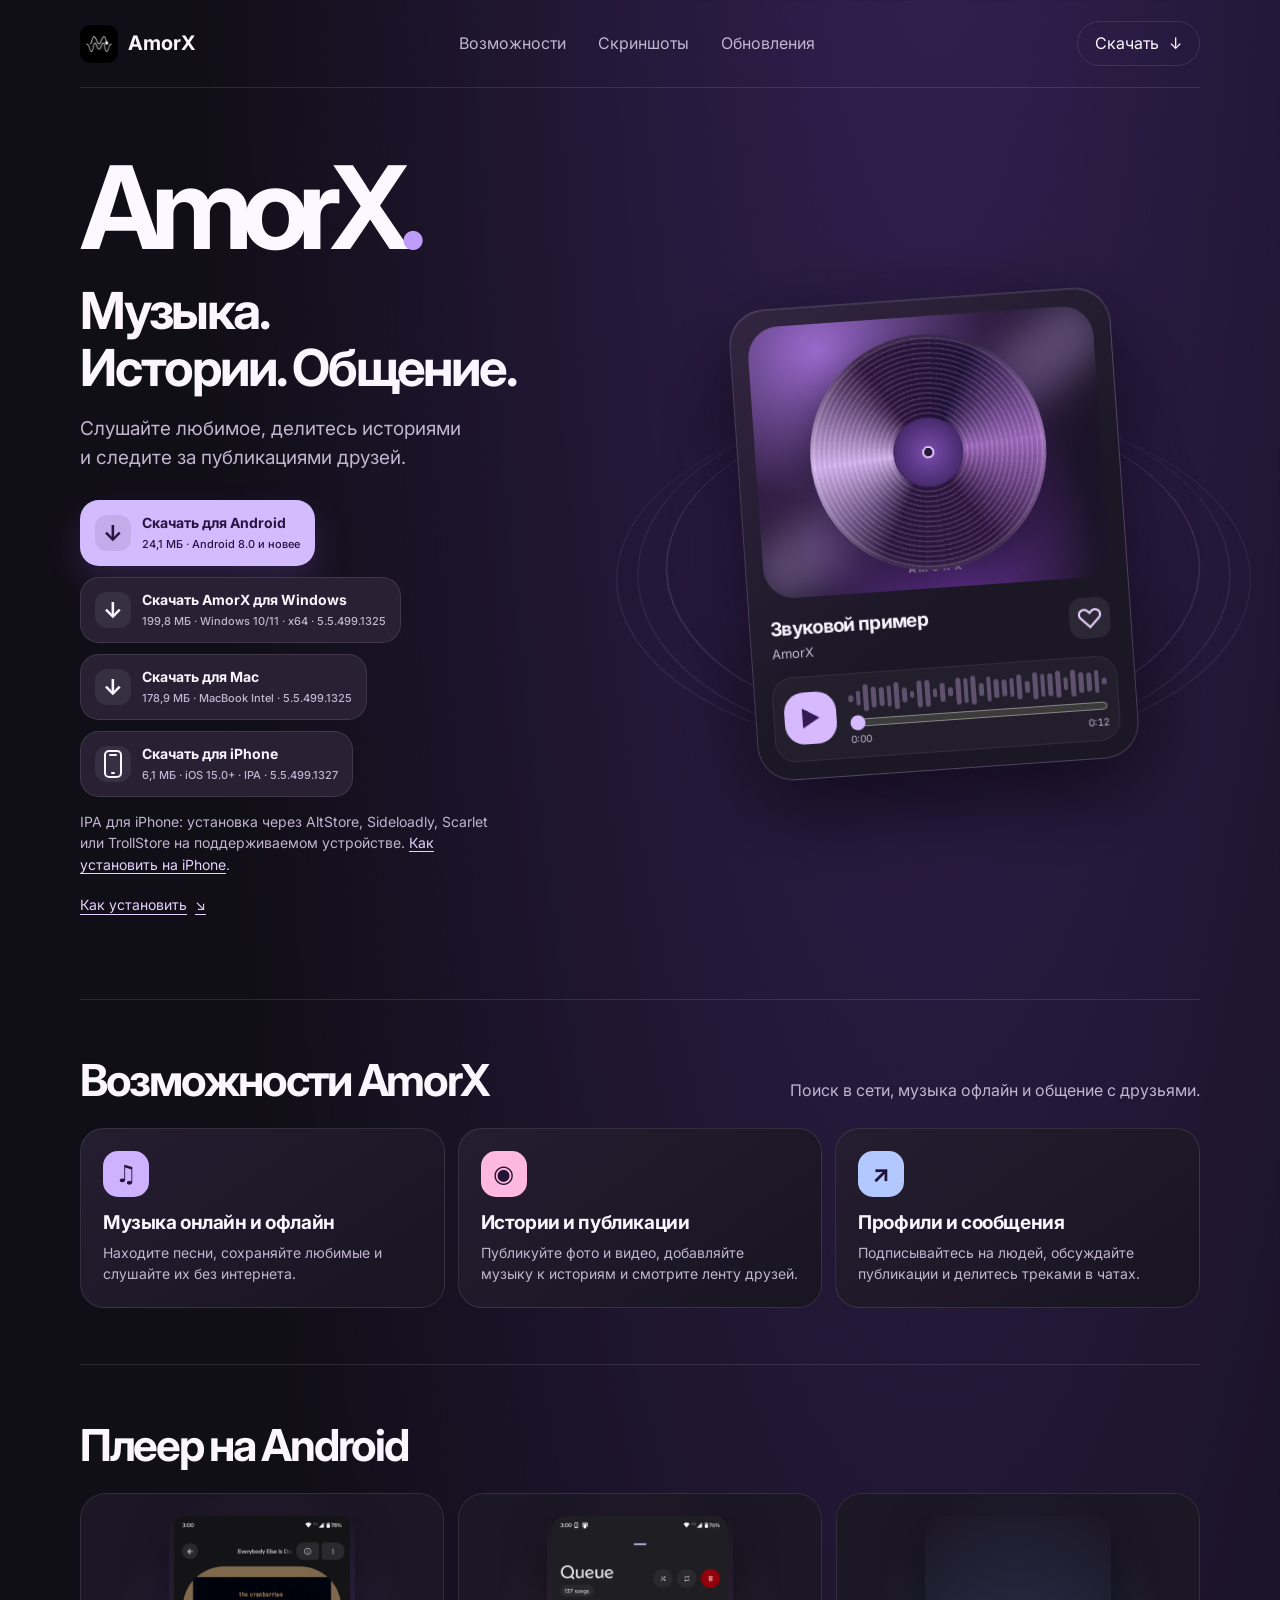
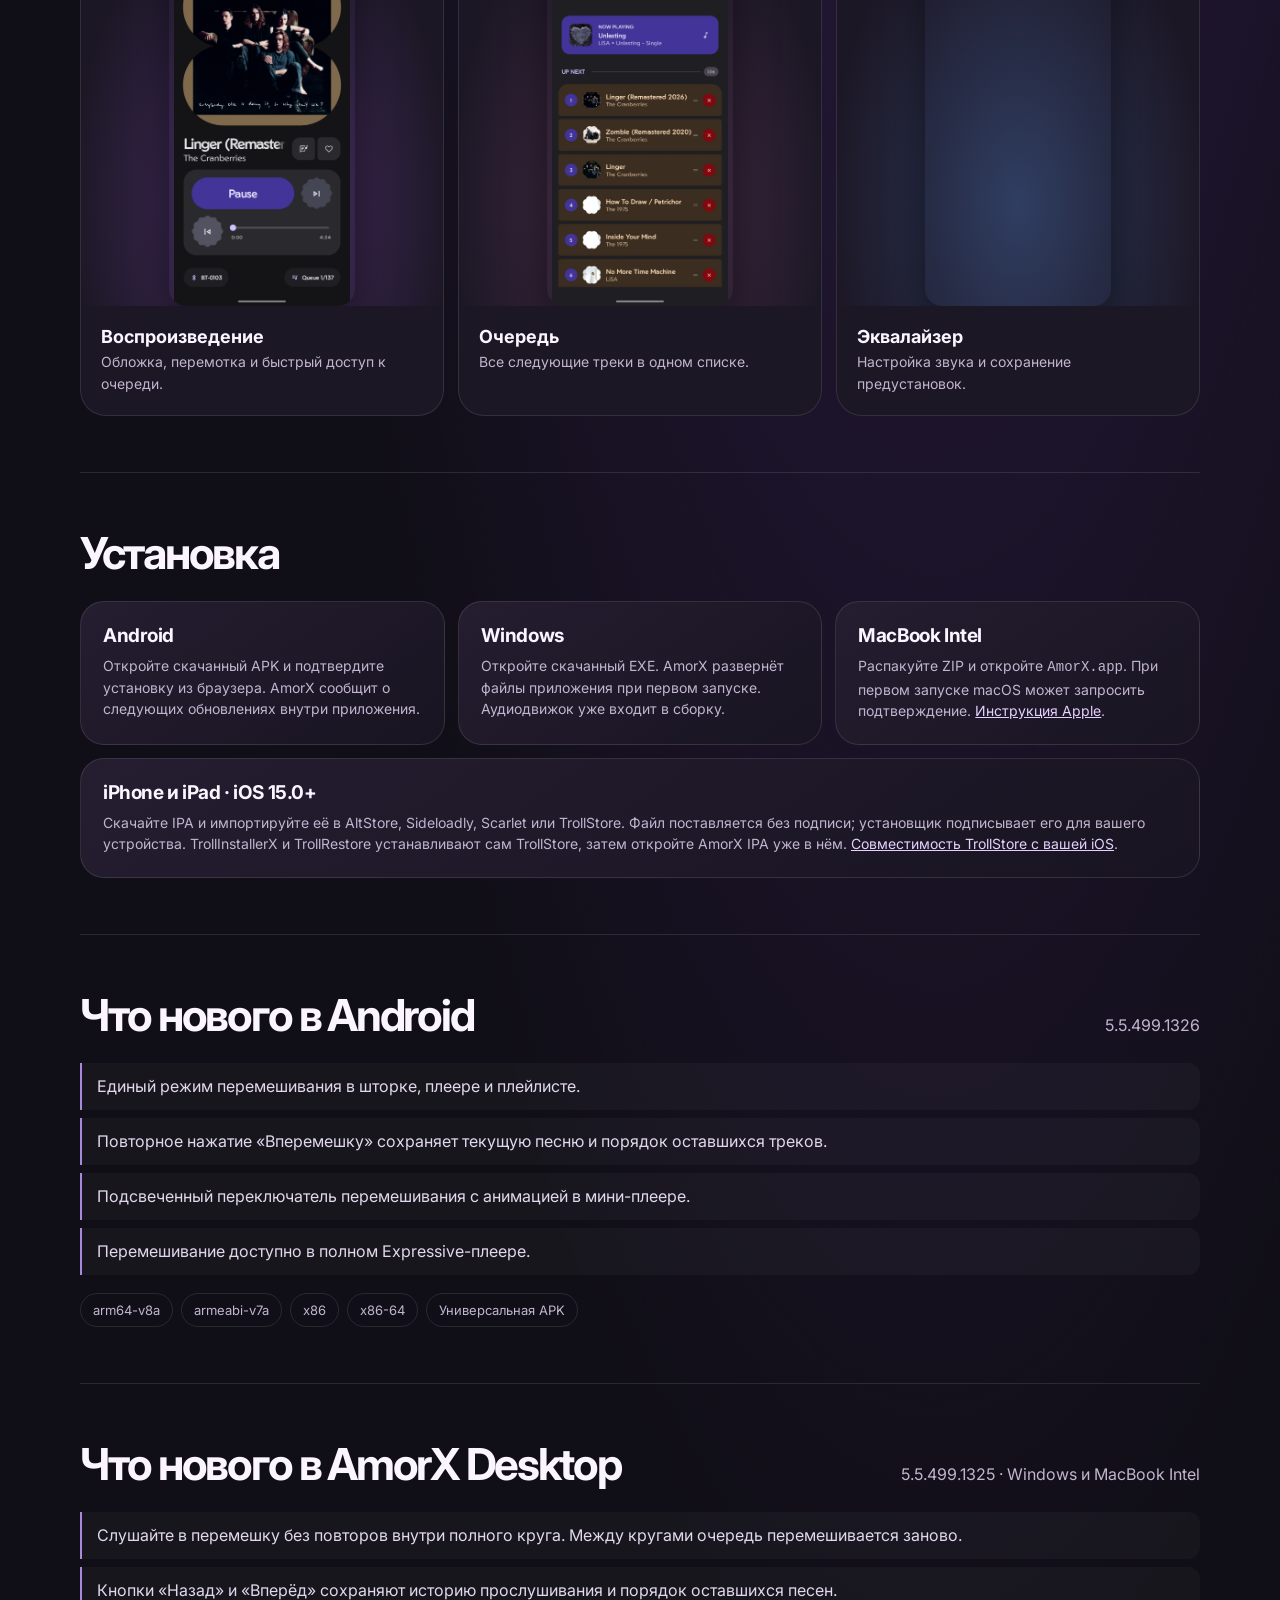
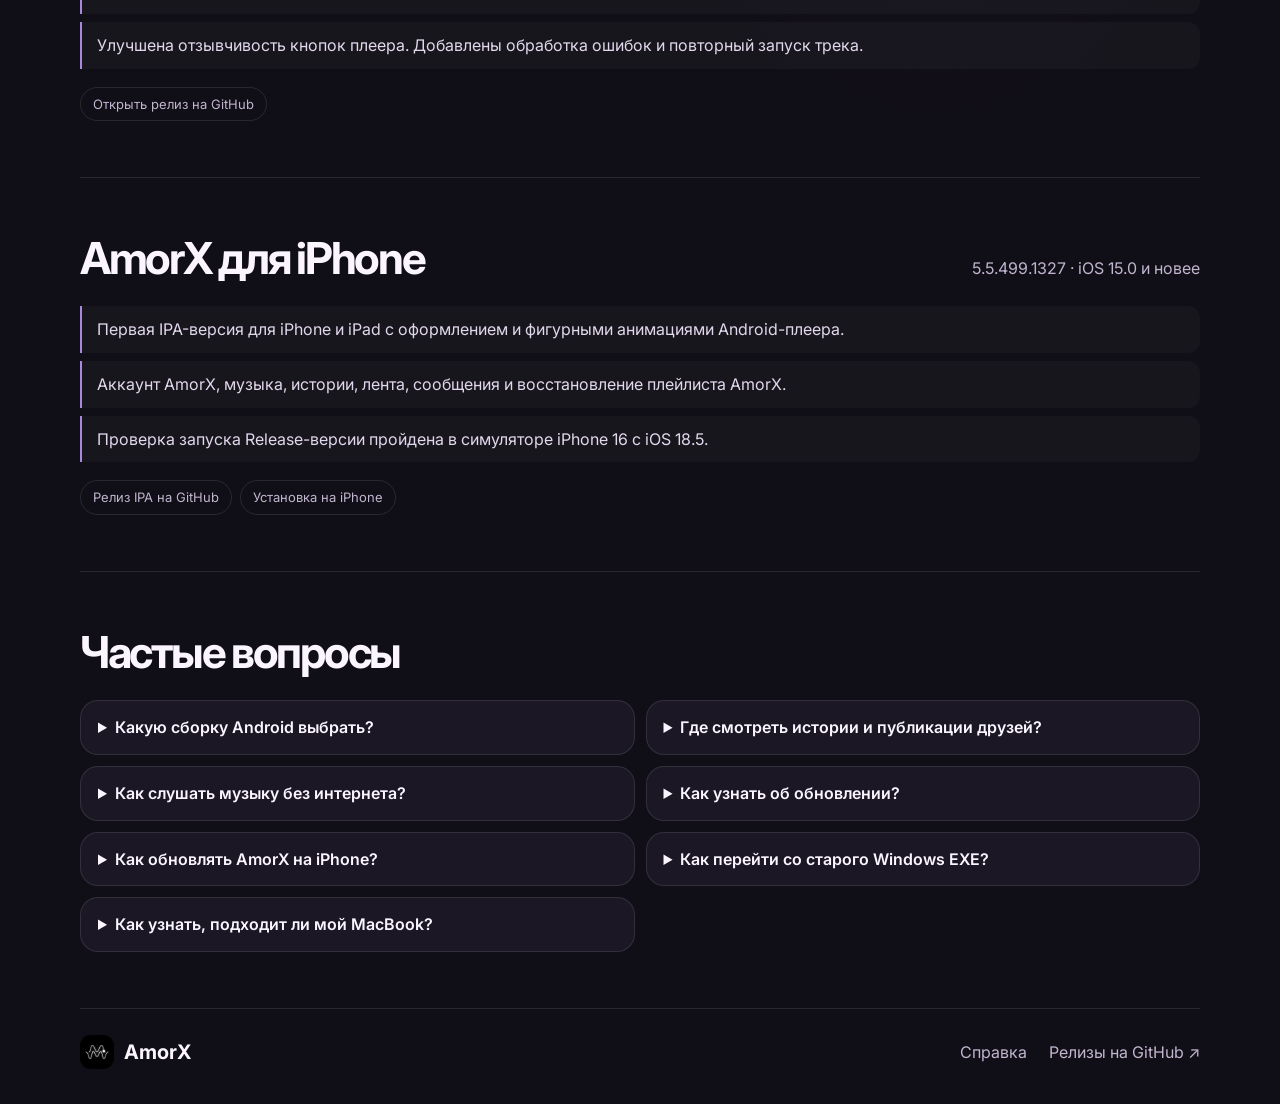
==== commit cc7dbaf3: "Publish verified AmorX iOS 5.5.499.1327 download and installation guide" ====
--- a/index.html
+++ b/index.html
@@ -5,7 +5,7 @@
   <meta name="viewport" content="width=device-width, initial-scale=1">
   <meta name="color-scheme" content="dark">
   <meta name="theme-color" content="#100e16">
-  <meta name="description" content="AmorX — плеер с музыкой, историями, лентой и сообщениями. Скачать для Android, Windows и MacBook Intel.">
+  <meta name="description" content="AmorX — плеер с музыкой, историями, лентой и сообщениями. Скачать для Android, iPhone, Windows и MacBook Intel.">
   <title>AmorX — музыка, истории и сообщения</title>
   <link rel="icon" href="assets/amorx.png">
   <link rel="preconnect" href="https://fonts.googleapis.com">
@@ -51,7 +51,14 @@
               <span>Скачать для Mac<small id="subMac">MacBook Intel · 5.5.499.1325</small></span>
             </a>
           </div>
+          <div class="platform">
+            <a class="download secondary" id="dlIOS" aria-describedby="ios-install-note" href="https://github.com/MRX2827/amorxsyte/releases/download/ios-5.5.499.1327/AmorX-iOS-5.5.499.1327.ipa">
+              <svg class="download-icon" aria-hidden="true" viewBox="0 0 36 36" fill="none"><rect x="10" y="5" width="16" height="26" rx="4" stroke="currentColor" stroke-width="2"/><path d="M15 9h6M17 27h2" stroke="currentColor" stroke-width="2" stroke-linecap="round"/></svg>
+              <span>Скачать для iPhone<small id="subIOS">iOS 15.0+ · IPA · 5.5.499.1327</small></span>
+            </a>
+          </div>
         </div>
+        <p class="download-note" id="ios-install-note">IPA для iPhone: установка через AltStore, Sideloadly, Scarlet или TrollStore на поддерживаемом устройстве. <a href="#install-ios">Как установить на iPhone</a>.</p>
         <a class="text-link" href="#install">Как установить <span aria-hidden="true">↘</span></a>
       </div>
 
@@ -131,6 +138,10 @@
           <h3>MacBook Intel</h3>
           <p>Распакуйте ZIP и откройте <code>AmorX.app</code>. При первом запуске macOS может запросить подтверждение. <a href="https://support.apple.com/ru-ru/102445">Инструкция Apple</a>.</p>
         </article>
+        <article class="install-card" id="install-ios">
+          <h3>iPhone и iPad · iOS 15.0+</h3>
+          <p>Скачайте IPA и импортируйте её в AltStore, Sideloadly, Scarlet или TrollStore. Файл поставляется без подписи; установщик подписывает его для вашего устройства. TrollInstallerX и TrollRestore устанавливают сам TrollStore, затем откройте AmorX IPA уже в нём. <a href="https://github.com/opa334/TrollStore">Совместимость TrollStore с вашей iOS</a>.</p>
+        </article>
       </div>
     </section>
 
@@ -148,6 +159,15 @@
       </ul>
       <div class="more-builds"><a class="chip" href="https://github.com/MRX2827/amorxsyte/releases/tag/desktop-5.5.499.1325">Открыть релиз на GitHub</a></div>
     </section>
+    <section class="shell section updates" id="ios-updates" aria-labelledby="ios-updates-title">
+      <div class="section-heading"><h2 id="ios-updates-title">AmorX для iPhone</h2><p>5.5.499.1327 · iOS 15.0 и новее</p></div>
+      <ul class="notes">
+        <li>Первая IPA-версия для iPhone и iPad с оформлением и фигурными анимациями Android-плеера.</li>
+        <li>Аккаунт AmorX, музыка, истории, лента, сообщения и восстановление плейлиста AmorX.</li>
+        <li>Проверка запуска Release-версии пройдена в симуляторе iPhone 16 с iOS 18.5.</li>
+      </ul>
+      <div class="more-builds"><a class="chip" href="https://github.com/MRX2827/amorxsyte/releases/tag/ios-5.5.499.1327">Релиз IPA на GitHub</a><a class="chip" href="#install-ios">Установка на iPhone</a></div>
+    </section>
     <section class="shell section" id="help" aria-labelledby="help-title">
       <div class="section-heading"><h2 id="help-title">Частые вопросы</h2></div>
       <div class="questions">
@@ -166,6 +186,10 @@
         <details>
           <summary>Как узнать об обновлении?</summary>
           <p>На Android, Windows и MacBook Intel AmorX проверяет обновления при запуске и предлагает скачать новую версию.</p>
+        </details>
+        <details>
+          <summary>Как обновлять AmorX на iPhone?</summary>
+          <p>Скачайте новую IPA с этой страницы и установите поверх текущей версии тем же способом подписи. Для сохранения аккаунта и скачанных файлов используйте тот же идентификатор приложения и подпись и не удаляйте AmorX перед обновлением.</p>
         </details>
         <details>
           <summary>Как перейти со старого Windows EXE?</summary>
--- a/style.css
+++ b/style.css
@@ -42,6 +42,9 @@
 .lead { color: var(--muted); max-width: 33ch; margin-top: 18px; font-size: clamp(16px, 1.8vw, 19px); }
 .downloads { display: flex; flex-wrap: wrap; gap: 11px; margin-top: 27px; scroll-margin-top: 24px; }
 .platform { max-width: 100%; }
+.download-note { max-width: 48ch; margin-top: 14px; font-size: 14px; color: var(--muted); }
+.download-note a { color: #e5d1ff; text-underline-offset: 3px; }
+#install-ios { scroll-margin-top: 24px; grid-column: 1 / -1; }
 .download { min-height: 66px; display: flex; align-items: center; gap: 11px; border: 1px solid transparent; border-radius: 19px; text-decoration: none; padding: 11px 14px; font-size: 14px; font-weight: 700; transition: transform .42s var(--spring), box-shadow .26s, background .26s; }
 .download:hover { transform: translateY(-4px) scale(1.025); }
 .download:active { transform: scale(.96); }
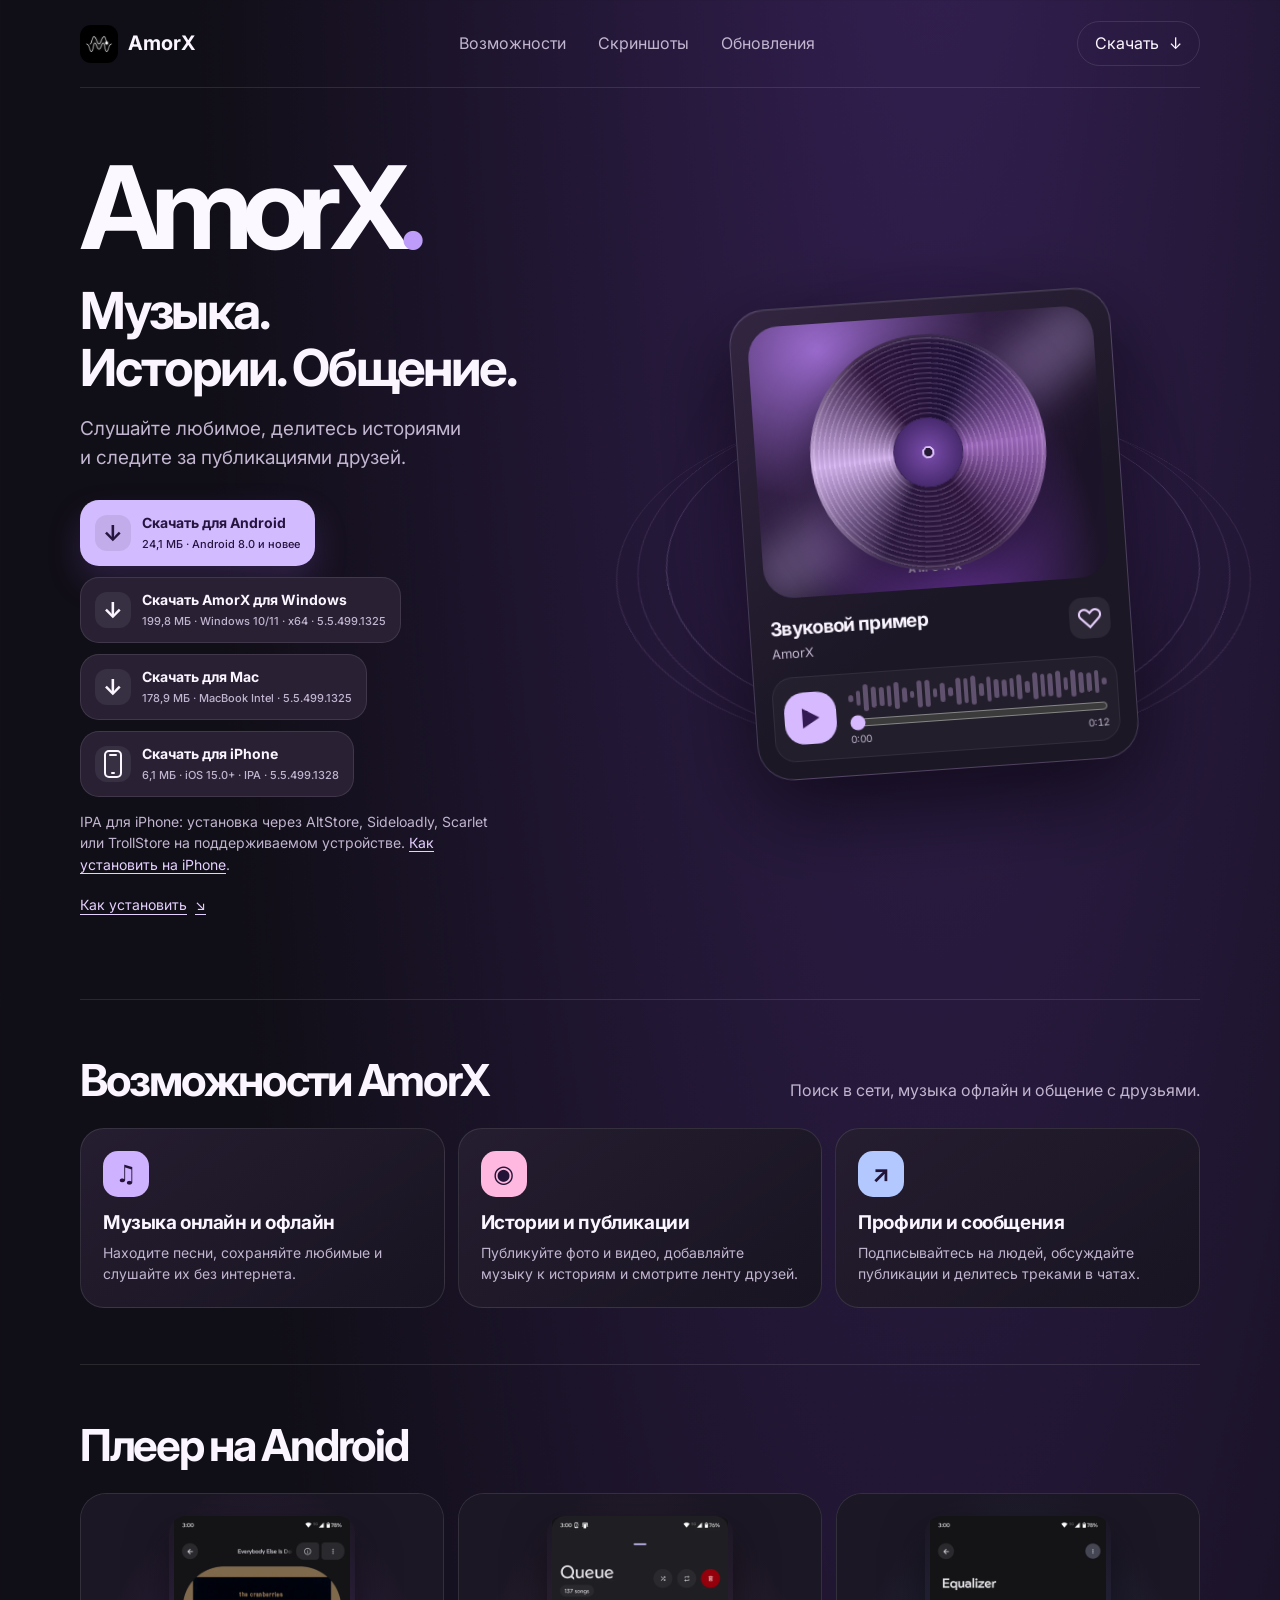
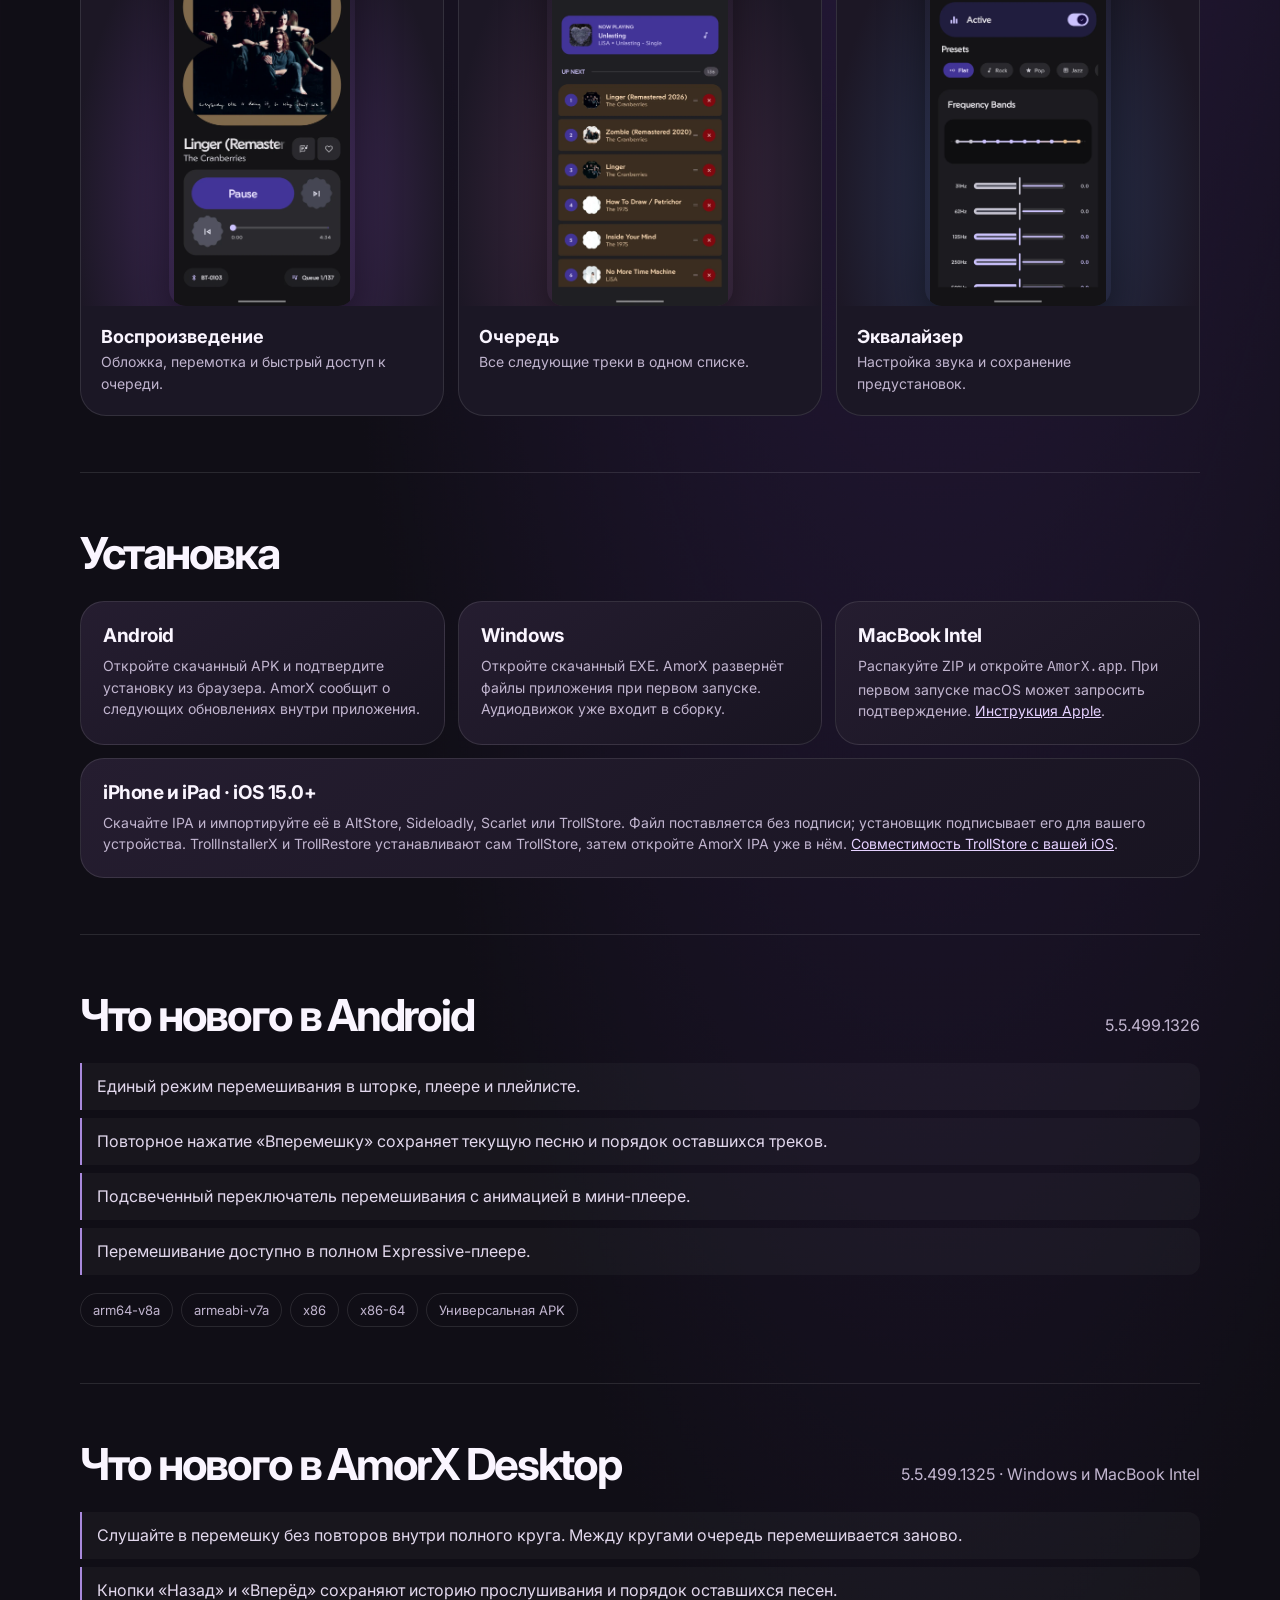
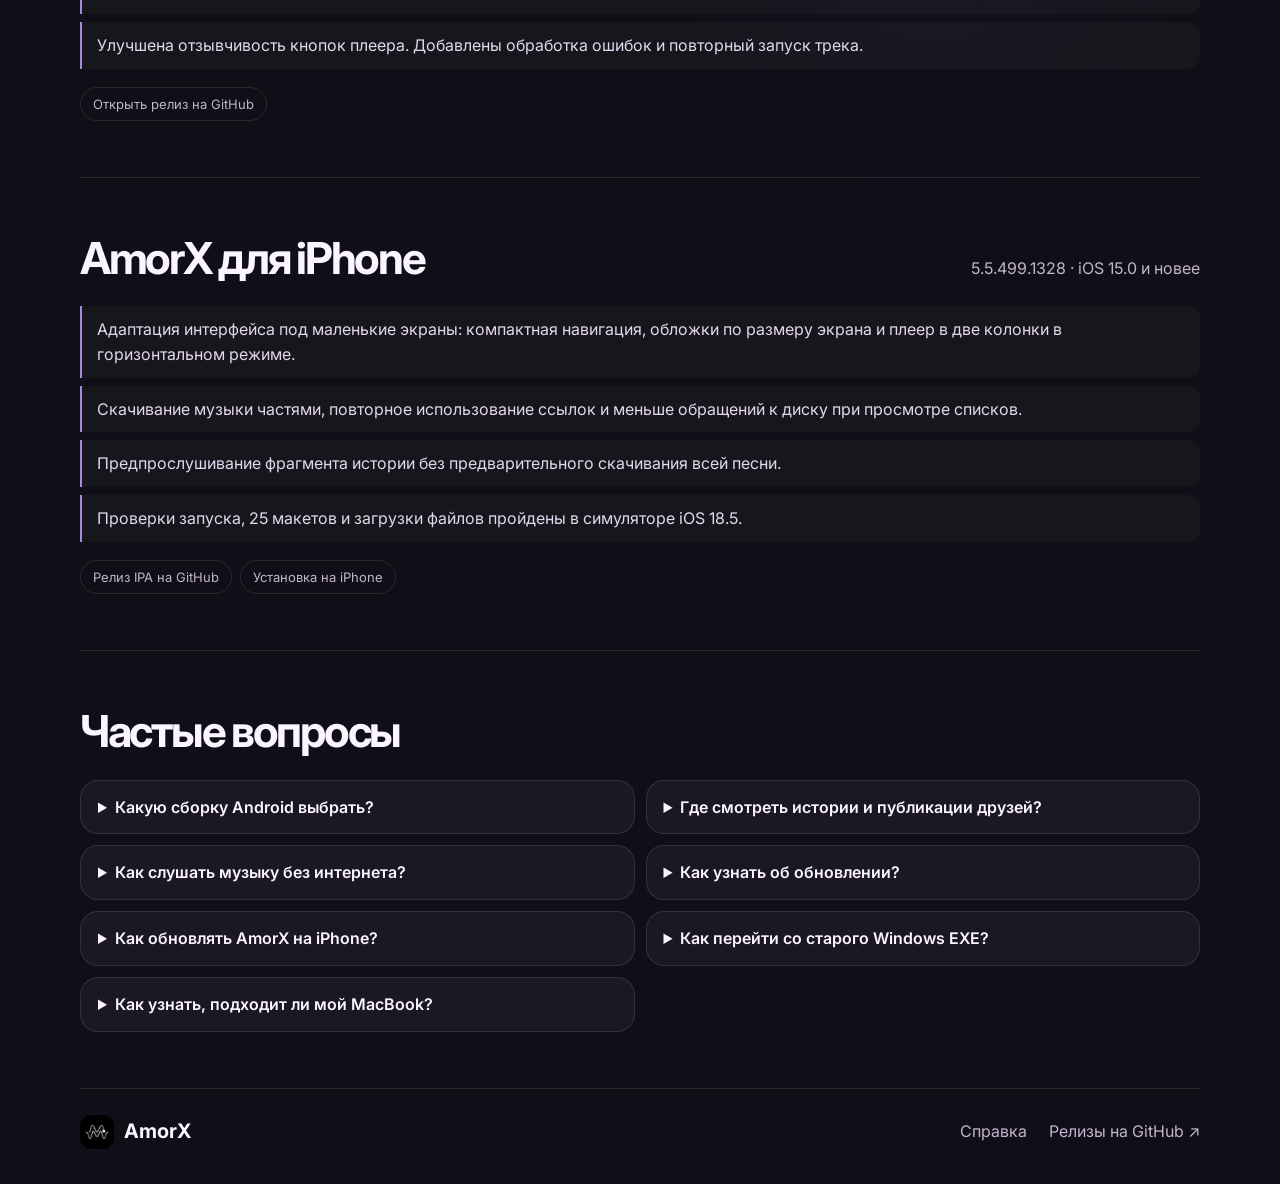
==== commit e243bd8b: "Publish verified iOS 1328 compact layout and download update" ====
--- a/index.html
+++ b/index.html
@@ -52,9 +52,9 @@
             </a>
           </div>
           <div class="platform">
-            <a class="download secondary" id="dlIOS" aria-describedby="ios-install-note" href="https://github.com/MRX2827/amorxsyte/releases/download/ios-5.5.499.1327/AmorX-iOS-5.5.499.1327.ipa">
+            <a class="download secondary" id="dlIOS" aria-describedby="ios-install-note" href="https://github.com/MRX2827/amorxsyte/releases/download/ios-5.5.499.1328/AmorX-iOS-5.5.499.1328.ipa">
               <svg class="download-icon" aria-hidden="true" viewBox="0 0 36 36" fill="none"><rect x="10" y="5" width="16" height="26" rx="4" stroke="currentColor" stroke-width="2"/><path d="M15 9h6M17 27h2" stroke="currentColor" stroke-width="2" stroke-linecap="round"/></svg>
-              <span>Скачать для iPhone<small id="subIOS">iOS 15.0+ · IPA · 5.5.499.1327</small></span>
+              <span>Скачать для iPhone<small id="subIOS">iOS 15.0+ · IPA · 5.5.499.1328</small></span>
             </a>
           </div>
         </div>
@@ -160,13 +160,14 @@
       <div class="more-builds"><a class="chip" href="https://github.com/MRX2827/amorxsyte/releases/tag/desktop-5.5.499.1325">Открыть релиз на GitHub</a></div>
     </section>
     <section class="shell section updates" id="ios-updates" aria-labelledby="ios-updates-title">
-      <div class="section-heading"><h2 id="ios-updates-title">AmorX для iPhone</h2><p>5.5.499.1327 · iOS 15.0 и новее</p></div>
+      <div class="section-heading"><h2 id="ios-updates-title">AmorX для iPhone</h2><p>5.5.499.1328 · iOS 15.0 и новее</p></div>
       <ul class="notes">
-        <li>Первая IPA-версия для iPhone и iPad с оформлением и фигурными анимациями Android-плеера.</li>
-        <li>Аккаунт AmorX, музыка, истории, лента, сообщения и восстановление плейлиста AmorX.</li>
-        <li>Проверка запуска Release-версии пройдена в симуляторе iPhone 16 с iOS 18.5.</li>
+        <li>Адаптация интерфейса под маленькие экраны: компактная навигация, обложки по размеру экрана и плеер в две колонки в горизонтальном режиме.</li>
+        <li>Скачивание музыки частями, повторное использование ссылок и меньше обращений к диску при просмотре списков.</li>
+        <li>Предпрослушивание фрагмента истории без предварительного скачивания всей песни.</li>
+        <li>Проверки запуска, 25 макетов и загрузки файлов пройдены в симуляторе iOS 18.5.</li>
       </ul>
-      <div class="more-builds"><a class="chip" href="https://github.com/MRX2827/amorxsyte/releases/tag/ios-5.5.499.1327">Релиз IPA на GitHub</a><a class="chip" href="#install-ios">Установка на iPhone</a></div>
+      <div class="more-builds"><a class="chip" href="https://github.com/MRX2827/amorxsyte/releases/tag/ios-5.5.499.1328">Релиз IPA на GitHub</a><a class="chip" href="#install-ios">Установка на iPhone</a></div>
     </section>
     <section class="shell section" id="help" aria-labelledby="help-title">
       <div class="section-heading"><h2 id="help-title">Частые вопросы</h2></div>
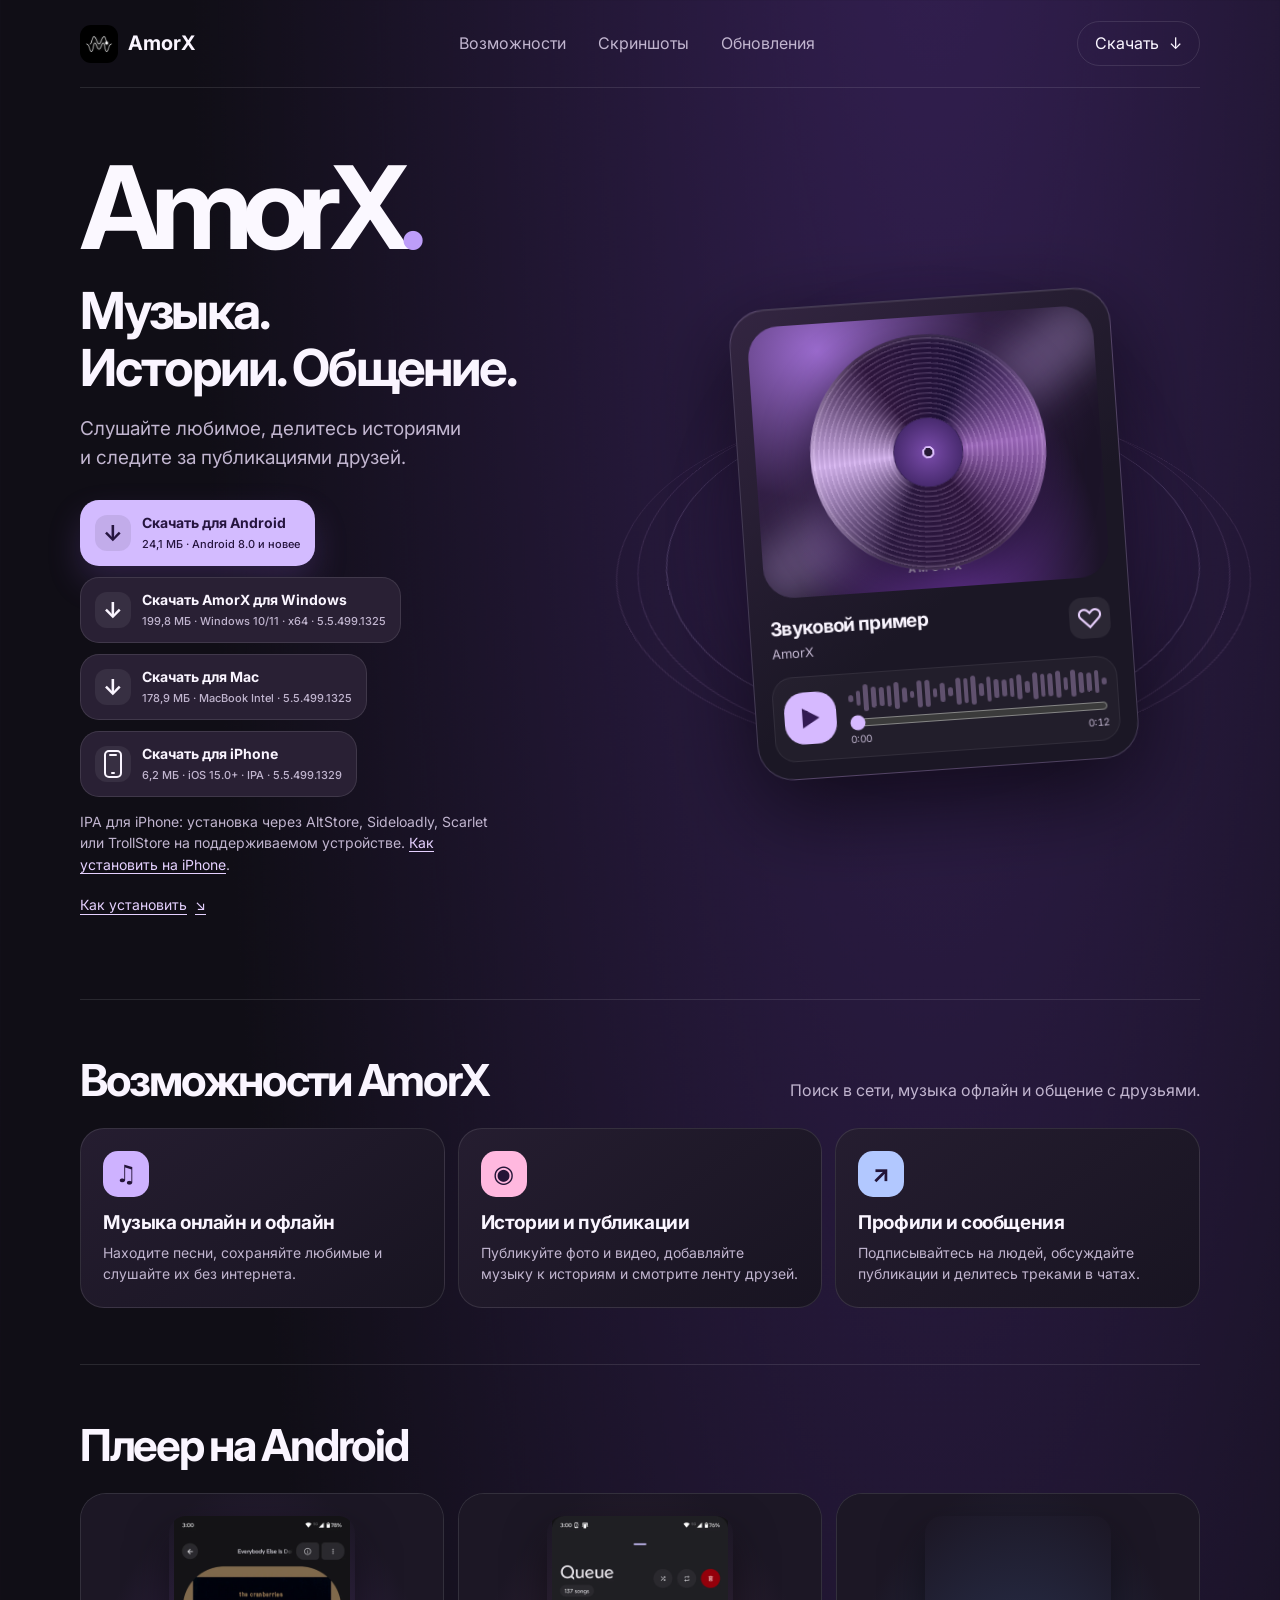
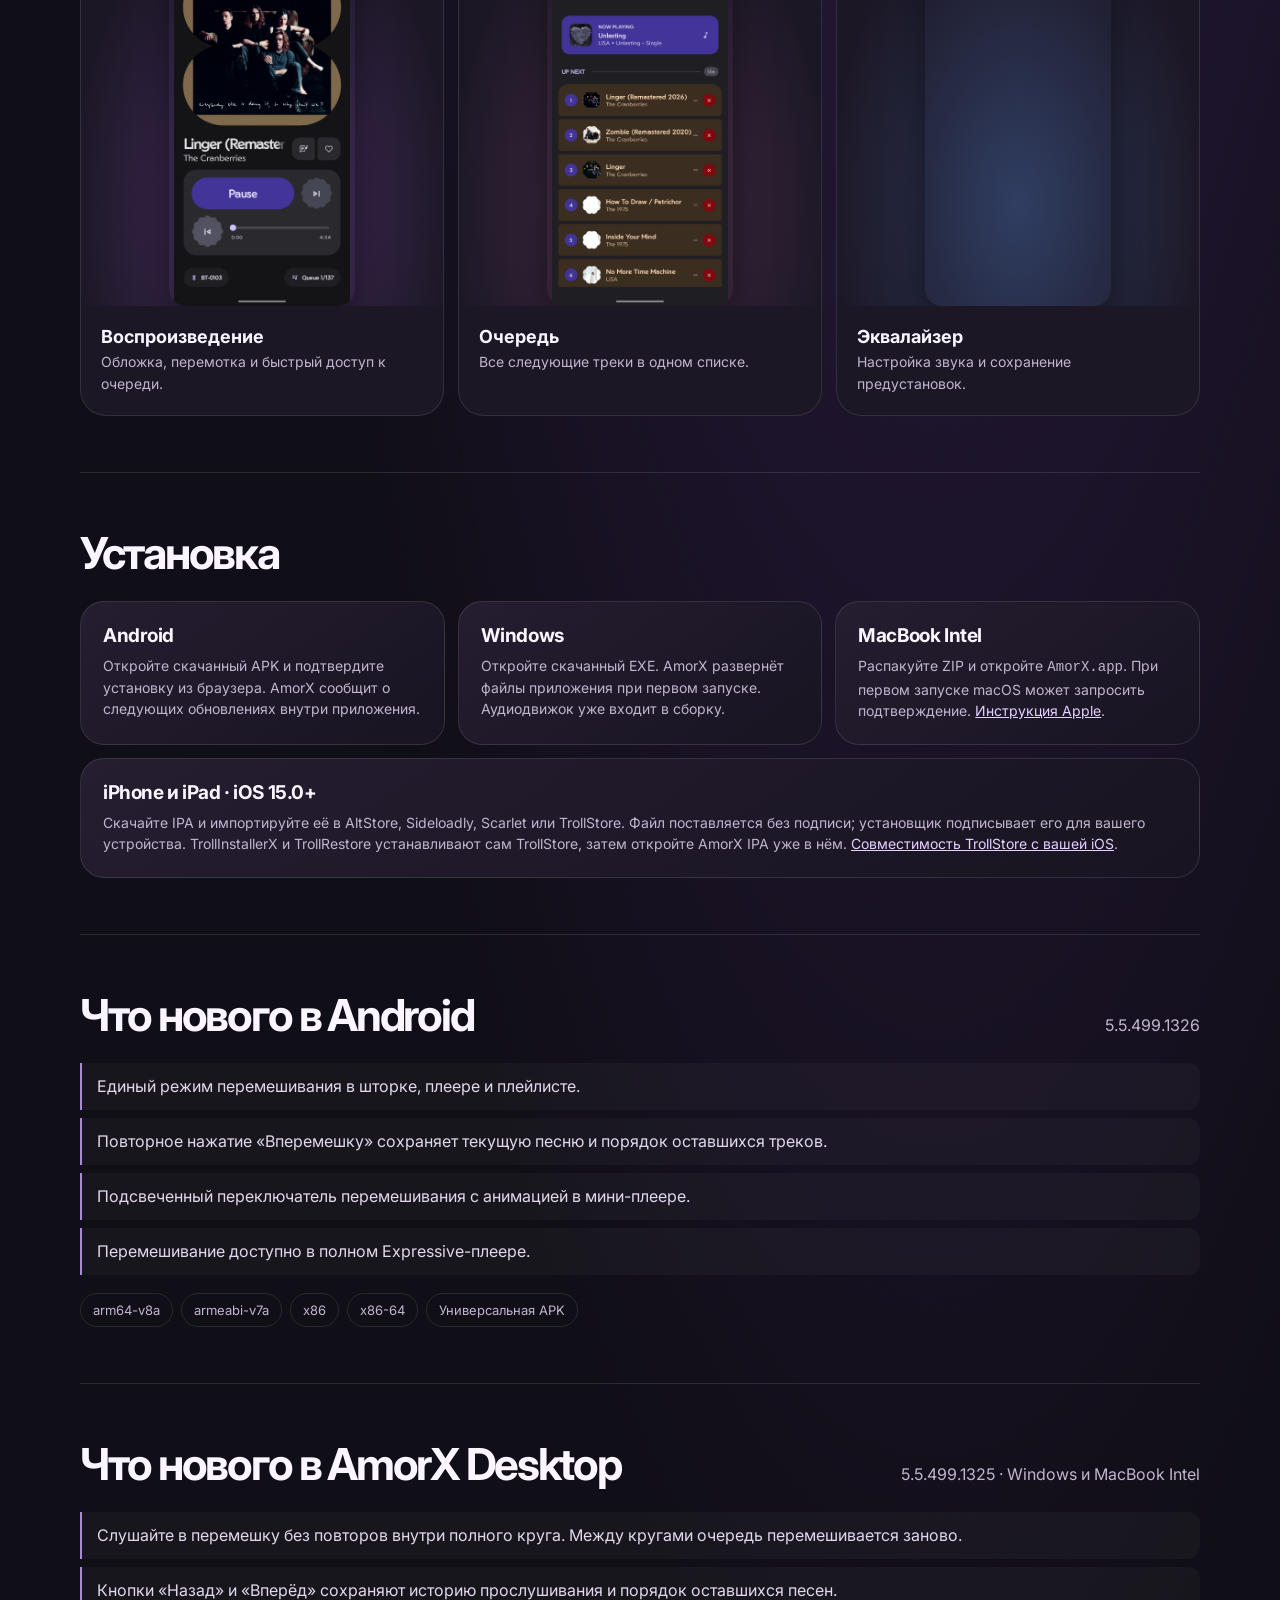
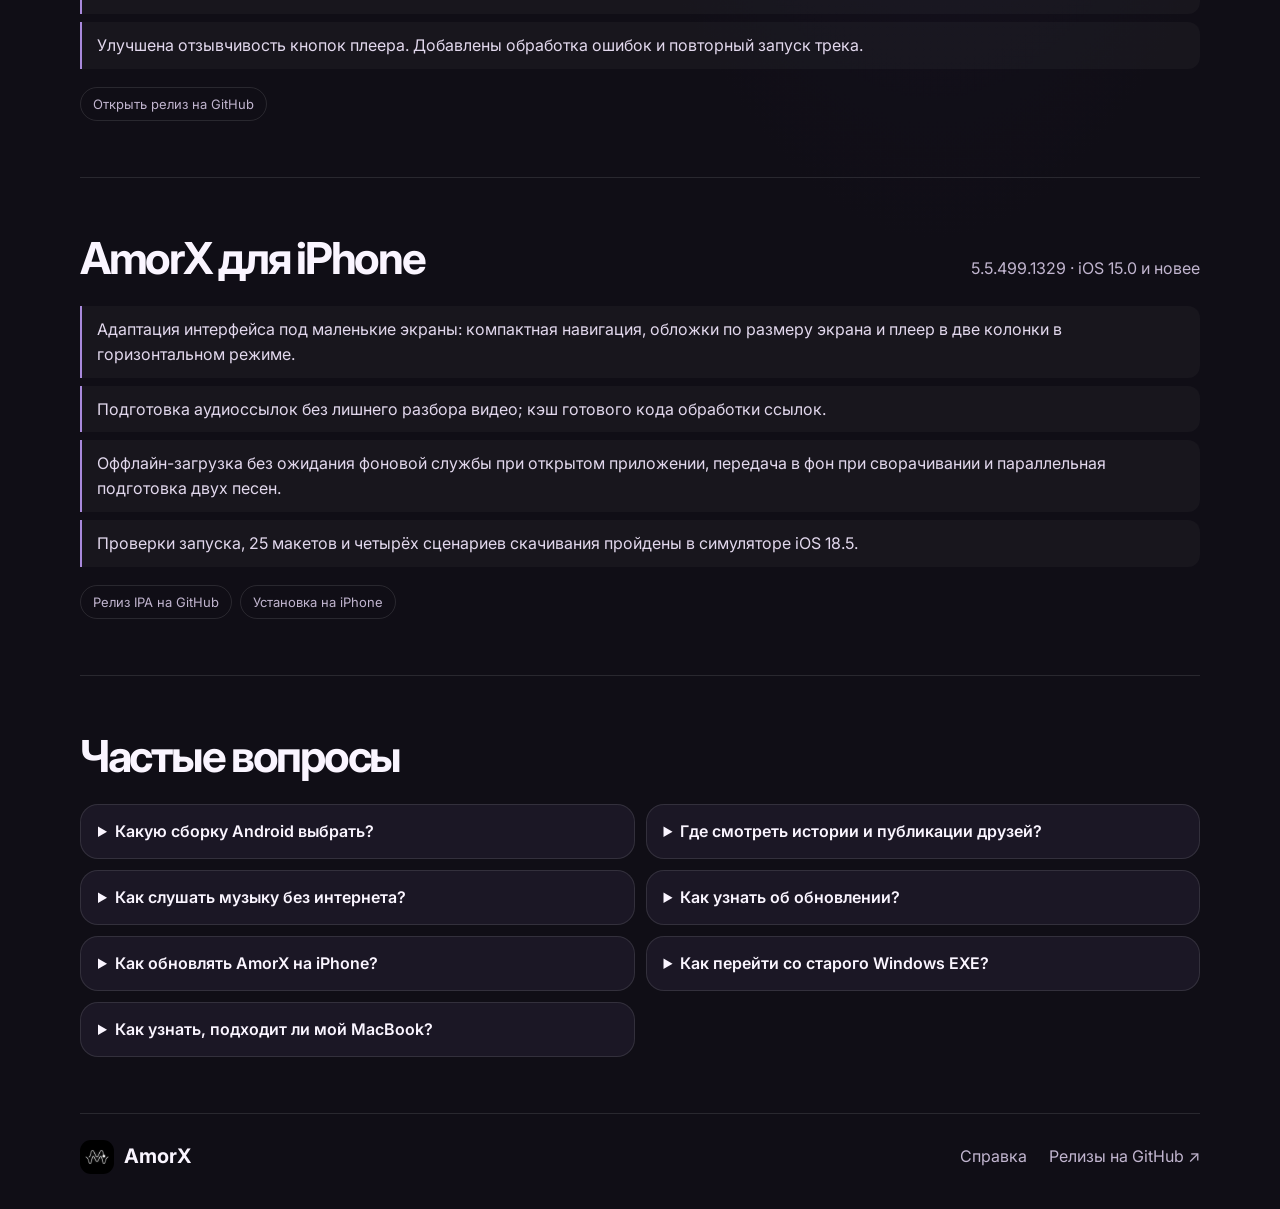
==== commit a1bcc48f: "Publish verified iOS 1329 audio loading update" ====
--- a/index.html
+++ b/index.html
@@ -52,9 +52,9 @@
             </a>
           </div>
           <div class="platform">
-            <a class="download secondary" id="dlIOS" aria-describedby="ios-install-note" href="https://github.com/MRX2827/amorxsyte/releases/download/ios-5.5.499.1328/AmorX-iOS-5.5.499.1328.ipa">
+            <a class="download secondary" id="dlIOS" aria-describedby="ios-install-note" href="https://github.com/MRX2827/amorxsyte/releases/download/ios-5.5.499.1329/AmorX-iOS-5.5.499.1329.ipa">
               <svg class="download-icon" aria-hidden="true" viewBox="0 0 36 36" fill="none"><rect x="10" y="5" width="16" height="26" rx="4" stroke="currentColor" stroke-width="2"/><path d="M15 9h6M17 27h2" stroke="currentColor" stroke-width="2" stroke-linecap="round"/></svg>
-              <span>Скачать для iPhone<small id="subIOS">iOS 15.0+ · IPA · 5.5.499.1328</small></span>
+              <span>Скачать для iPhone<small id="subIOS">iOS 15.0+ · IPA · 5.5.499.1329</small></span>
             </a>
           </div>
         </div>
@@ -160,14 +160,14 @@
       <div class="more-builds"><a class="chip" href="https://github.com/MRX2827/amorxsyte/releases/tag/desktop-5.5.499.1325">Открыть релиз на GitHub</a></div>
     </section>
     <section class="shell section updates" id="ios-updates" aria-labelledby="ios-updates-title">
-      <div class="section-heading"><h2 id="ios-updates-title">AmorX для iPhone</h2><p>5.5.499.1328 · iOS 15.0 и новее</p></div>
+      <div class="section-heading"><h2 id="ios-updates-title">AmorX для iPhone</h2><p>5.5.499.1329 · iOS 15.0 и новее</p></div>
       <ul class="notes">
         <li>Адаптация интерфейса под маленькие экраны: компактная навигация, обложки по размеру экрана и плеер в две колонки в горизонтальном режиме.</li>
-        <li>Скачивание музыки частями, повторное использование ссылок и меньше обращений к диску при просмотре списков.</li>
-        <li>Предпрослушивание фрагмента истории без предварительного скачивания всей песни.</li>
-        <li>Проверки запуска, 25 макетов и загрузки файлов пройдены в симуляторе iOS 18.5.</li>
+        <li>Подготовка аудиоссылок без лишнего разбора видео; кэш готового кода обработки ссылок.</li>
+        <li>Оффлайн-загрузка без ожидания фоновой службы при открытом приложении, передача в фон при сворачивании и параллельная подготовка двух песен.</li>
+        <li>Проверки запуска, 25 макетов и четырёх сценариев скачивания пройдены в симуляторе iOS 18.5.</li>
       </ul>
-      <div class="more-builds"><a class="chip" href="https://github.com/MRX2827/amorxsyte/releases/tag/ios-5.5.499.1328">Релиз IPA на GitHub</a><a class="chip" href="#install-ios">Установка на iPhone</a></div>
+      <div class="more-builds"><a class="chip" href="https://github.com/MRX2827/amorxsyte/releases/tag/ios-5.5.499.1329">Релиз IPA на GitHub</a><a class="chip" href="#install-ios">Установка на iPhone</a></div>
     </section>
     <section class="shell section" id="help" aria-labelledby="help-title">
       <div class="section-heading"><h2 id="help-title">Частые вопросы</h2></div>
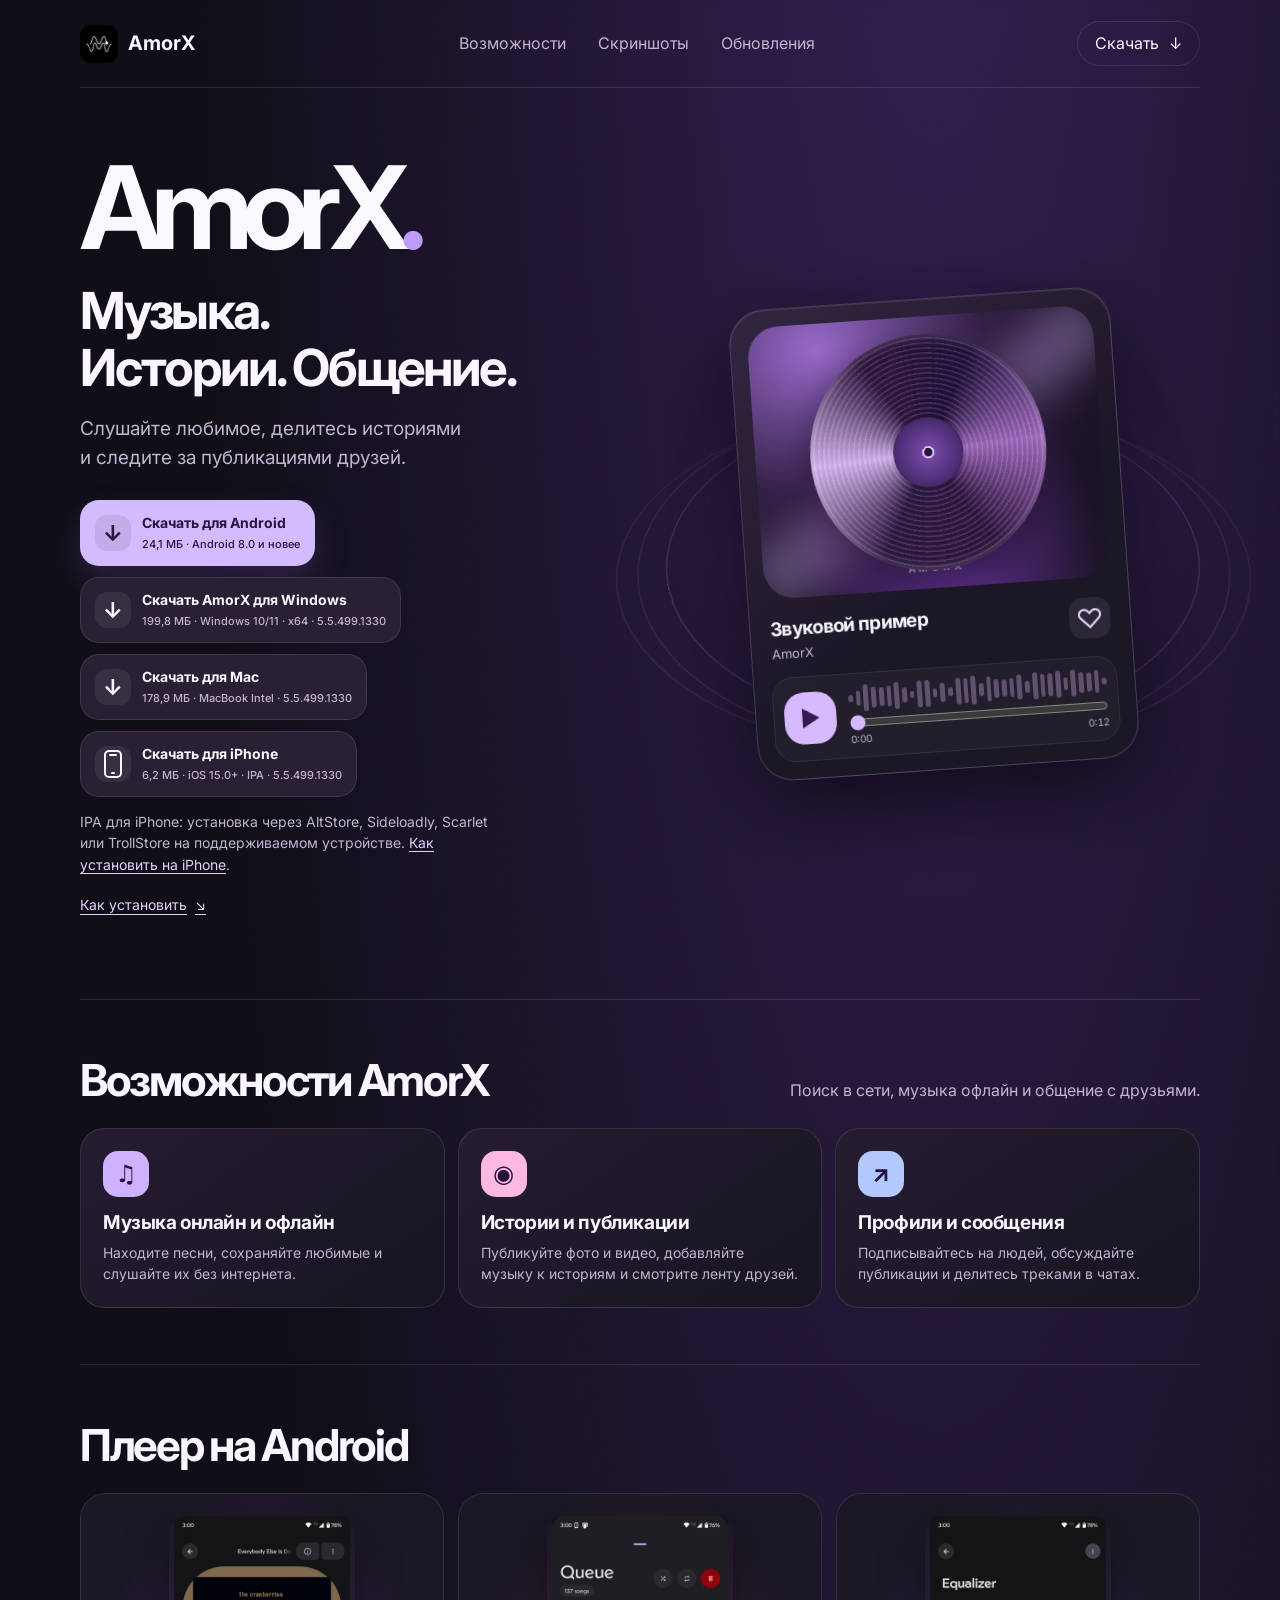
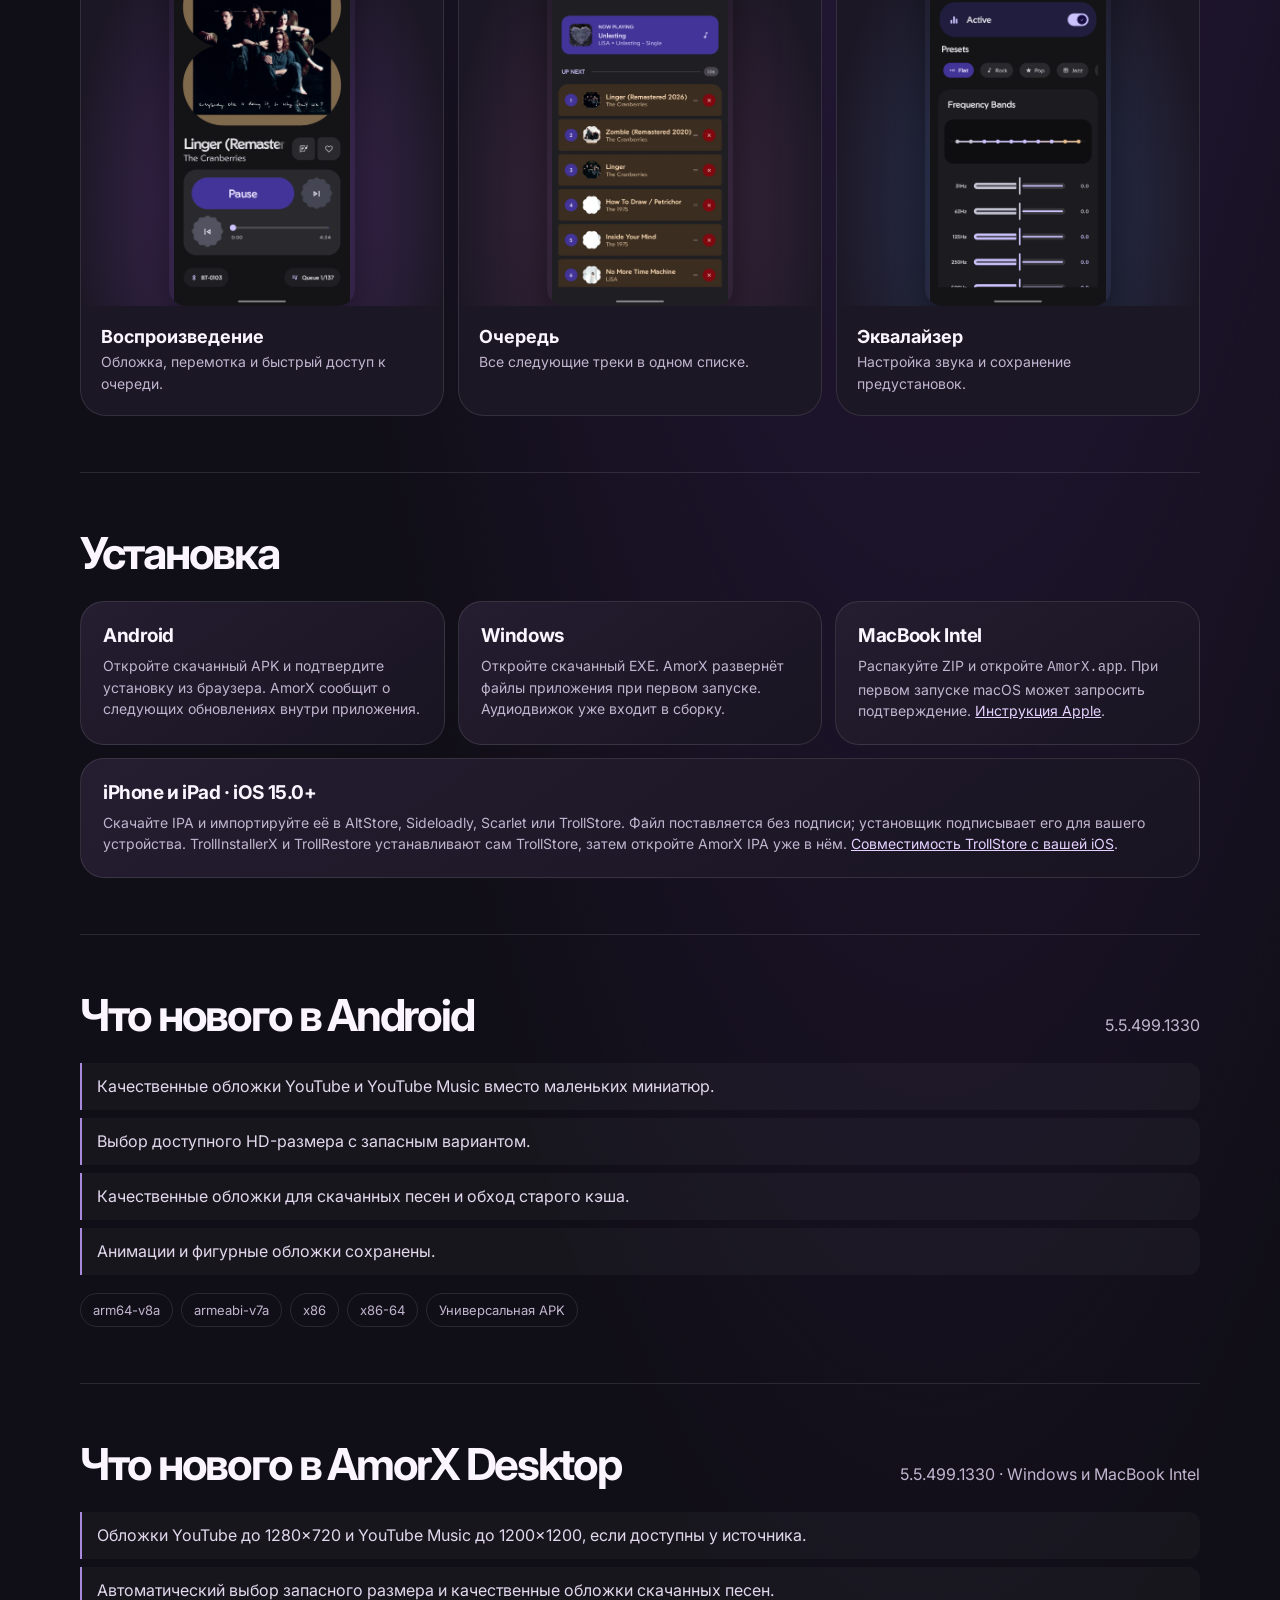
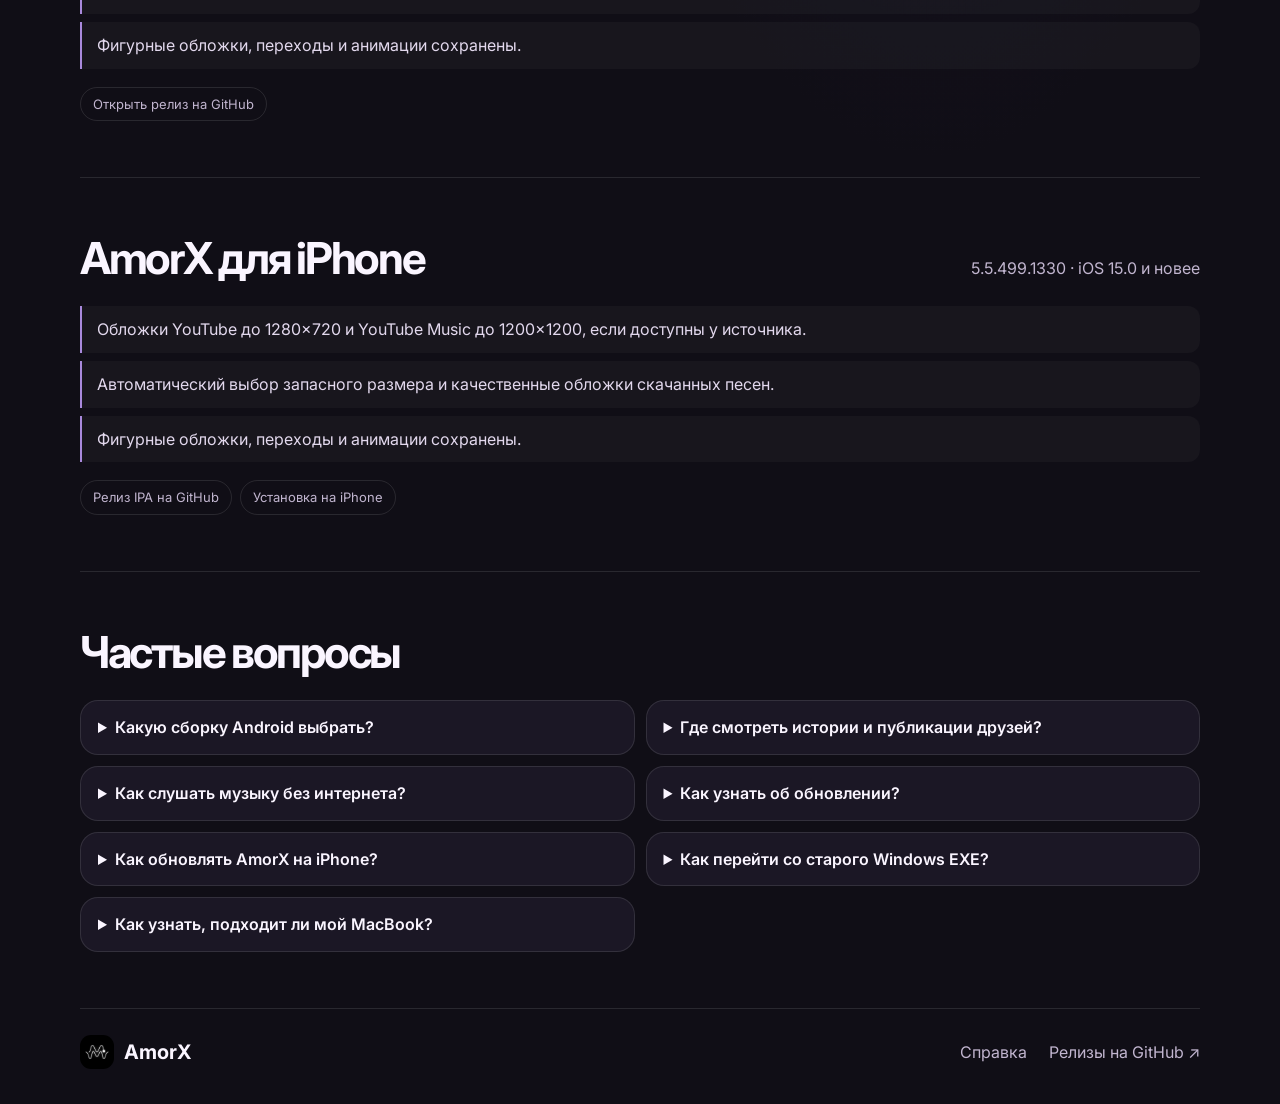
==== commit 662d8531: "Publish artwork quality update 1330 for all platforms" ====
--- a/index.html
+++ b/index.html
@@ -40,21 +40,21 @@
             </a>
           </div>
           <div class="platform">
-            <a class="download secondary" id="dlWin" href="https://github.com/MRX2827/amorxsyte/releases/download/desktop-5.5.499.1325/AmorX-Desktop-5.5.499.1325-Windows-x64.exe">
+            <a class="download secondary" id="dlWin" href="https://github.com/MRX2827/amorxsyte/releases/download/desktop-5.5.499.1330/AmorX-Desktop-5.5.499.1330-Windows-x64.exe">
               <span class="download-icon" aria-hidden="true">↓</span>
-              <span>Скачать AmorX для Windows<small id="subWin">Windows 10/11 · x64 · 5.5.499.1325</small></span>
-            </a>
-          </div>
-          <div class="platform">
-            <a class="download secondary" id="dlMac" href="https://github.com/MRX2827/amorxsyte/releases/download/desktop-5.5.499.1325/AmorX-Desktop-5.5.499.1325-macOS-Intel.zip">
+              <span>Скачать AmorX для Windows<small id="subWin">Windows 10/11 · x64 · 5.5.499.1330</small></span>
+            </a>
+          </div>
+          <div class="platform">
+            <a class="download secondary" id="dlMac" href="https://github.com/MRX2827/amorxsyte/releases/download/desktop-5.5.499.1330/AmorX-Desktop-5.5.499.1330-macOS-Intel.zip">
               <span class="download-icon" aria-hidden="true">↓</span>
-              <span>Скачать для Mac<small id="subMac">MacBook Intel · 5.5.499.1325</small></span>
-            </a>
-          </div>
-          <div class="platform">
-            <a class="download secondary" id="dlIOS" aria-describedby="ios-install-note" href="https://github.com/MRX2827/amorxsyte/releases/download/ios-5.5.499.1329/AmorX-iOS-5.5.499.1329.ipa">
+              <span>Скачать для Mac<small id="subMac">MacBook Intel · 5.5.499.1330</small></span>
+            </a>
+          </div>
+          <div class="platform">
+            <a class="download secondary" id="dlIOS" aria-describedby="ios-install-note" href="https://github.com/MRX2827/amorxsyte/releases/download/ios-5.5.499.1330/AmorX-iOS-5.5.499.1330.ipa">
               <svg class="download-icon" aria-hidden="true" viewBox="0 0 36 36" fill="none"><rect x="10" y="5" width="16" height="26" rx="4" stroke="currentColor" stroke-width="2"/><path d="M15 9h6M17 27h2" stroke="currentColor" stroke-width="2" stroke-linecap="round"/></svg>
-              <span>Скачать для iPhone<small id="subIOS">iOS 15.0+ · IPA · 5.5.499.1329</small></span>
+              <span>Скачать для iPhone<small id="subIOS">iOS 15.0+ · IPA · 5.5.499.1330</small></span>
             </a>
           </div>
         </div>
@@ -151,23 +151,22 @@
       <div class="more-builds" id="builds" aria-label="Другие сборки Android"></div>
     </section>
     <section class="shell section updates" id="desktop-updates" aria-labelledby="desktop-updates-title">
-      <div class="section-heading"><h2 id="desktop-updates-title">Что нового в AmorX Desktop</h2><p>5.5.499.1325 · Windows и MacBook Intel</p></div>
+      <div class="section-heading"><h2 id="desktop-updates-title">Что нового в AmorX Desktop</h2><p>5.5.499.1330 · Windows и MacBook Intel</p></div>
       <ul class="notes">
-        <li>Слушайте в перемешку без повторов внутри полного круга. Между кругами очередь перемешивается заново.</li>
-        <li>Кнопки «Назад» и «Вперёд» сохраняют историю прослушивания и порядок оставшихся песен.</li>
-        <li>Улучшена отзывчивость кнопок плеера. Добавлены обработка ошибок и повторный запуск трека.</li>
+        <li>Обложки YouTube до 1280×720 и YouTube Music до 1200×1200, если доступны у источника.</li>
+        <li>Автоматический выбор запасного размера и качественные обложки скачанных песен.</li>
+        <li>Фигурные обложки, переходы и анимации сохранены.</li>
       </ul>
-      <div class="more-builds"><a class="chip" href="https://github.com/MRX2827/amorxsyte/releases/tag/desktop-5.5.499.1325">Открыть релиз на GitHub</a></div>
+      <div class="more-builds"><a class="chip" href="https://github.com/MRX2827/amorxsyte/releases/tag/desktop-5.5.499.1330">Открыть релиз на GitHub</a></div>
     </section>
     <section class="shell section updates" id="ios-updates" aria-labelledby="ios-updates-title">
-      <div class="section-heading"><h2 id="ios-updates-title">AmorX для iPhone</h2><p>5.5.499.1329 · iOS 15.0 и новее</p></div>
+      <div class="section-heading"><h2 id="ios-updates-title">AmorX для iPhone</h2><p>5.5.499.1330 · iOS 15.0 и новее</p></div>
       <ul class="notes">
-        <li>Адаптация интерфейса под маленькие экраны: компактная навигация, обложки по размеру экрана и плеер в две колонки в горизонтальном режиме.</li>
-        <li>Подготовка аудиоссылок без лишнего разбора видео; кэш готового кода обработки ссылок.</li>
-        <li>Оффлайн-загрузка без ожидания фоновой службы при открытом приложении, передача в фон при сворачивании и параллельная подготовка двух песен.</li>
-        <li>Проверки запуска, 25 макетов и четырёх сценариев скачивания пройдены в симуляторе iOS 18.5.</li>
+        <li>Обложки YouTube до 1280×720 и YouTube Music до 1200×1200, если доступны у источника.</li>
+        <li>Автоматический выбор запасного размера и качественные обложки скачанных песен.</li>
+        <li>Фигурные обложки, переходы и анимации сохранены.</li>
       </ul>
-      <div class="more-builds"><a class="chip" href="https://github.com/MRX2827/amorxsyte/releases/tag/ios-5.5.499.1329">Релиз IPA на GitHub</a><a class="chip" href="#install-ios">Установка на iPhone</a></div>
+      <div class="more-builds"><a class="chip" href="https://github.com/MRX2827/amorxsyte/releases/tag/ios-5.5.499.1330">Релиз IPA на GitHub</a><a class="chip" href="#install-ios">Установка на iPhone</a></div>
     </section>
     <section class="shell section" id="help" aria-labelledby="help-title">
       <div class="section-heading"><h2 id="help-title">Частые вопросы</h2></div>
